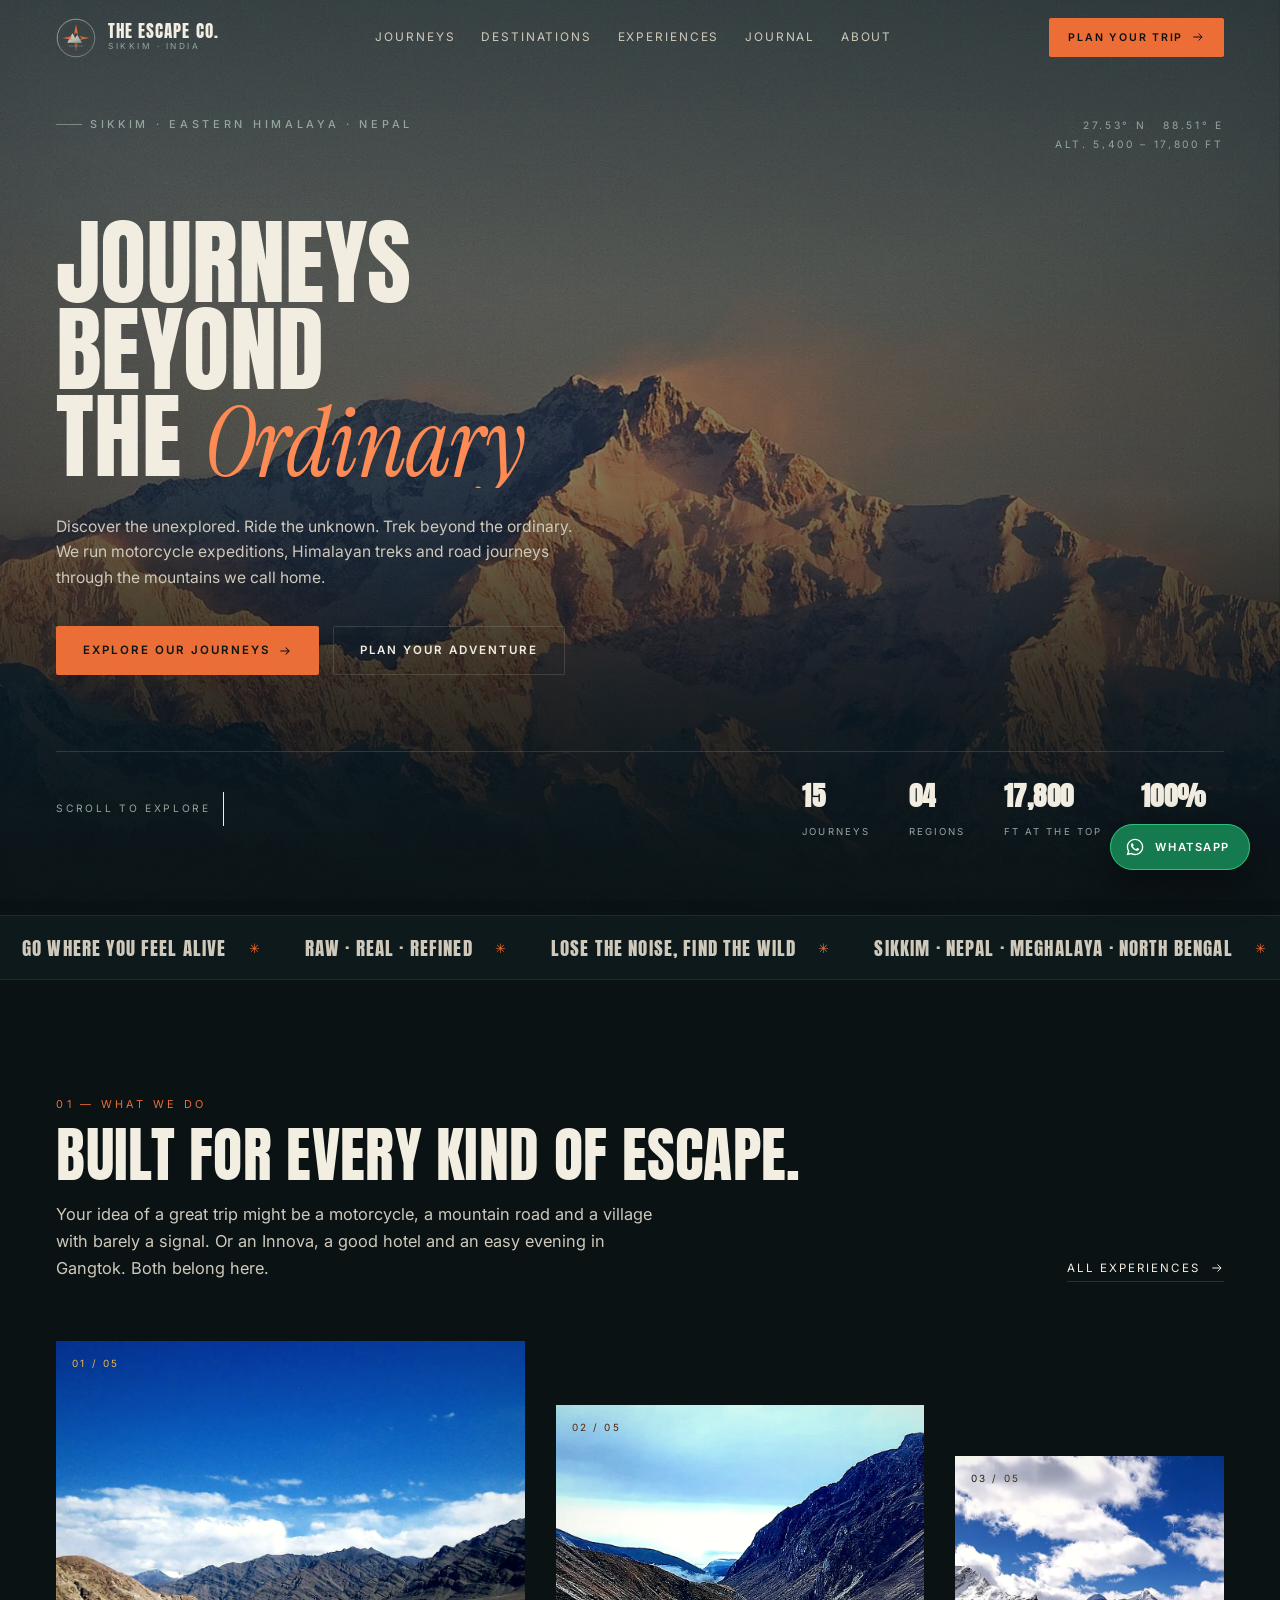
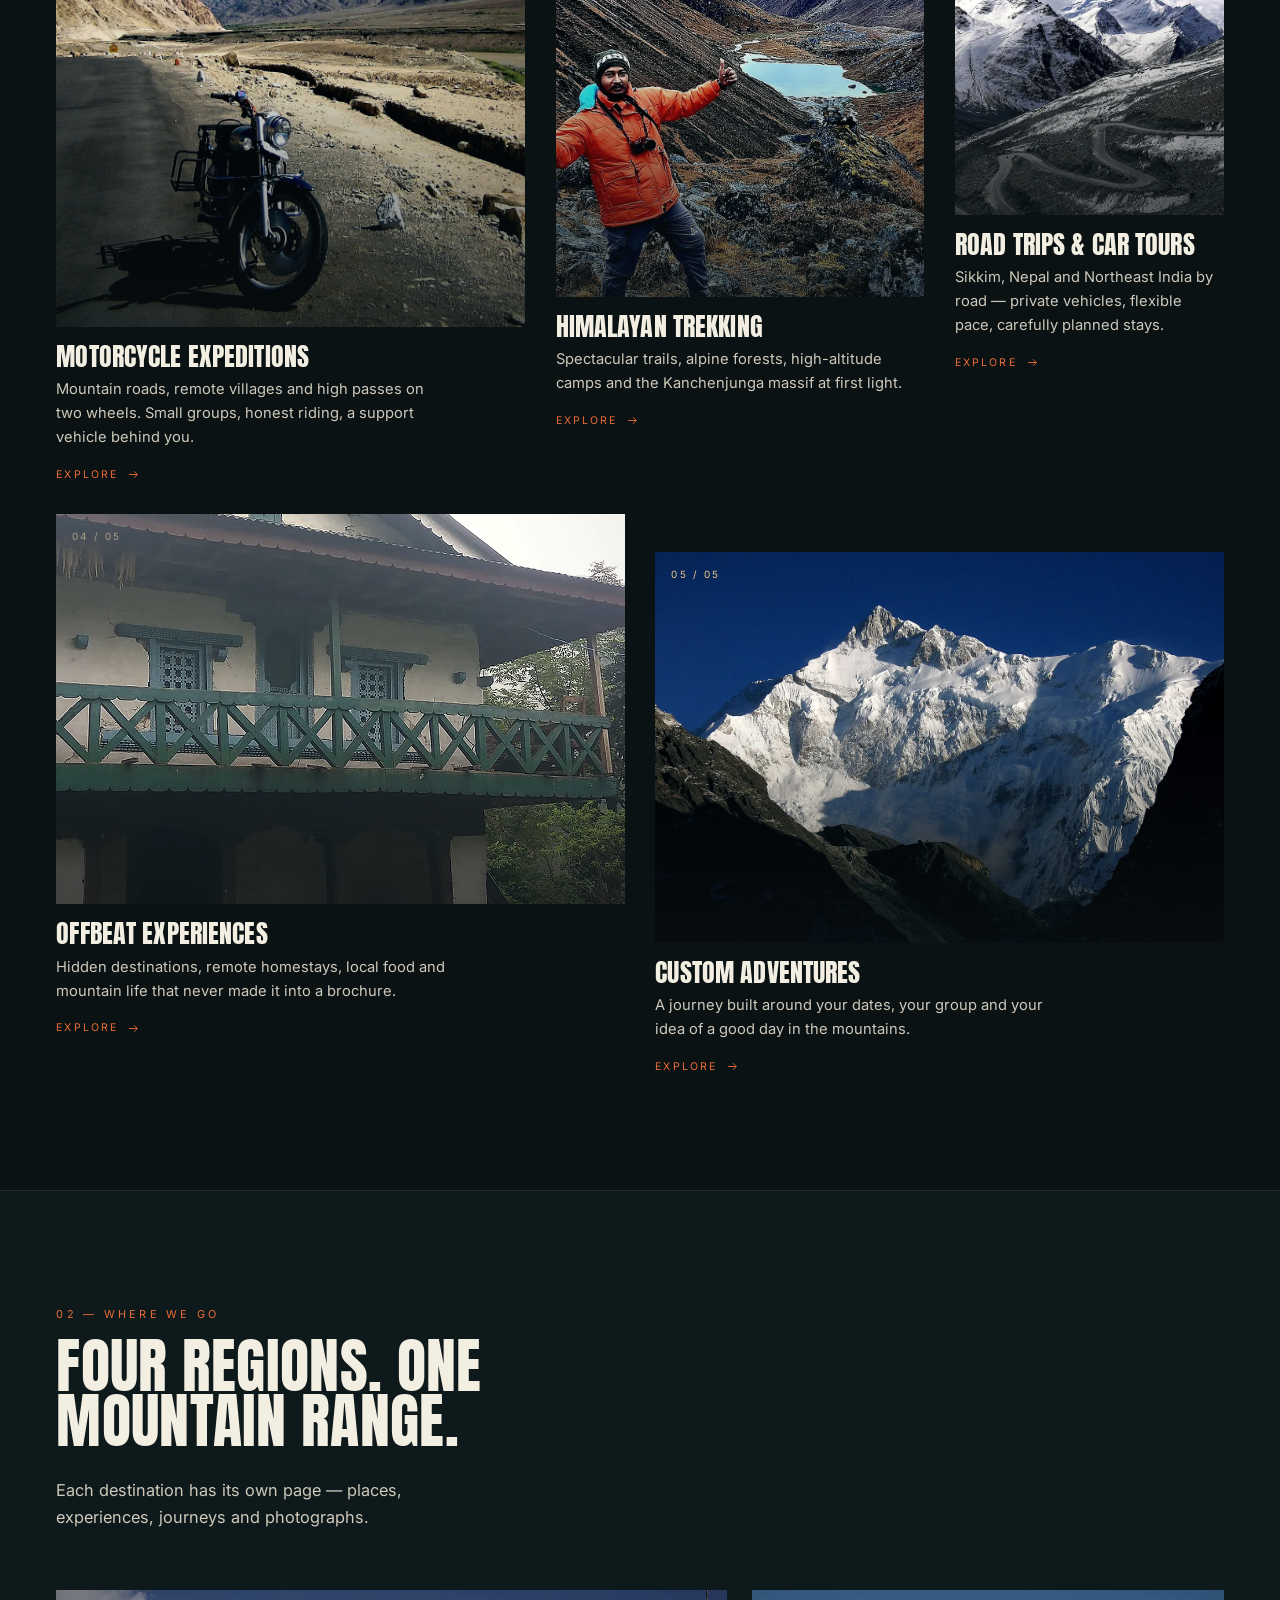
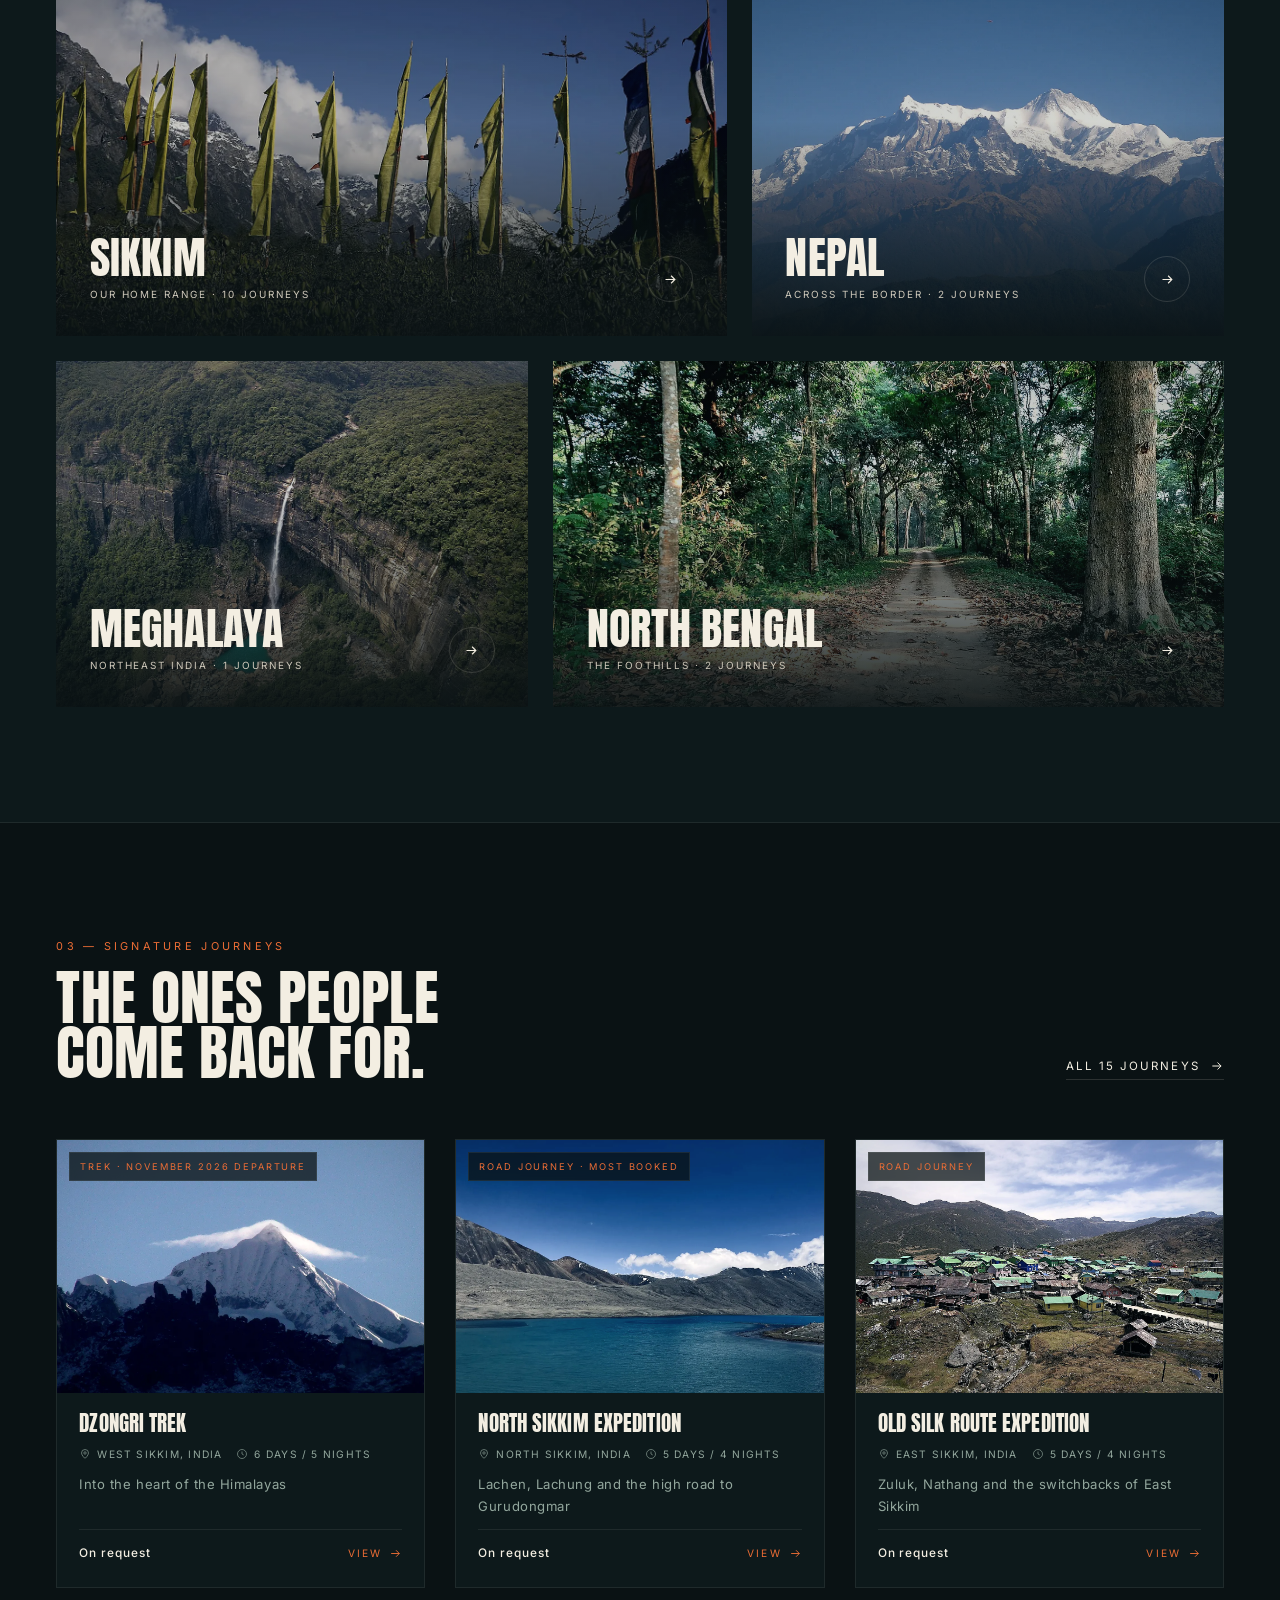
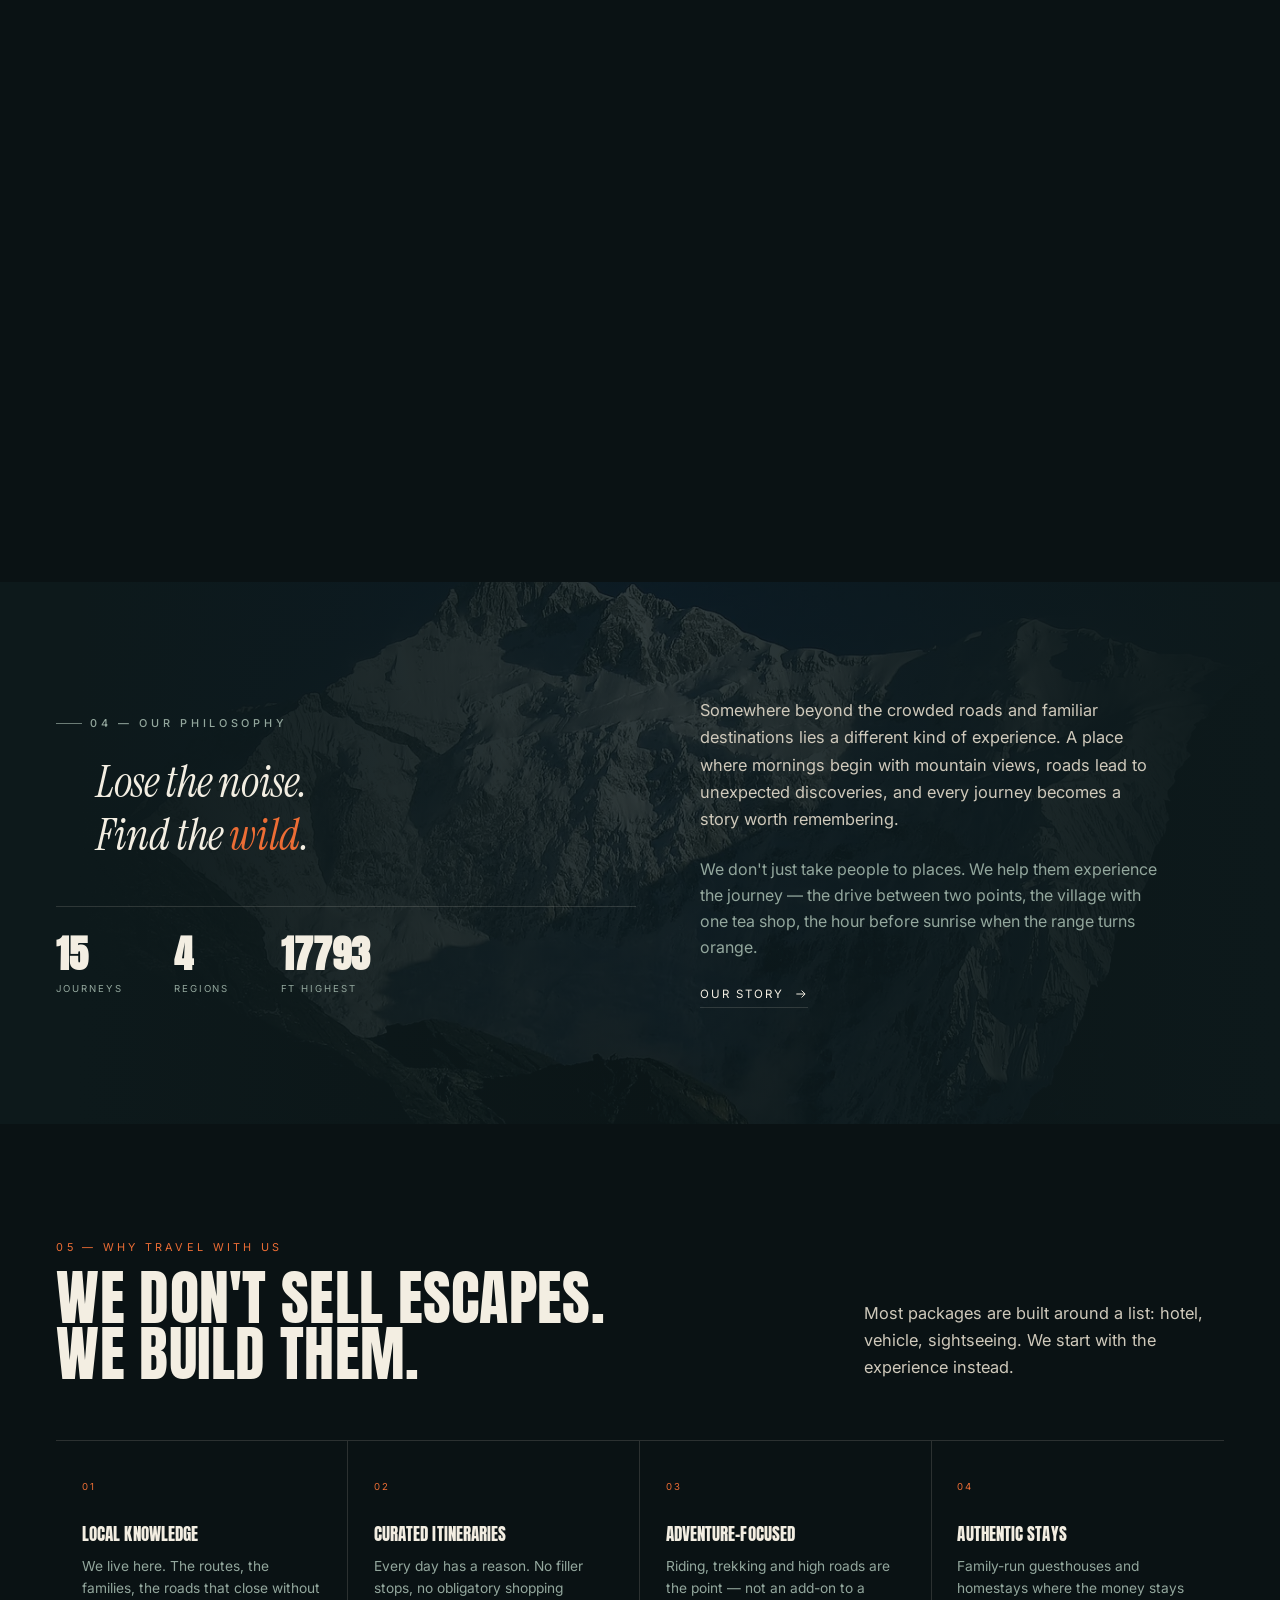
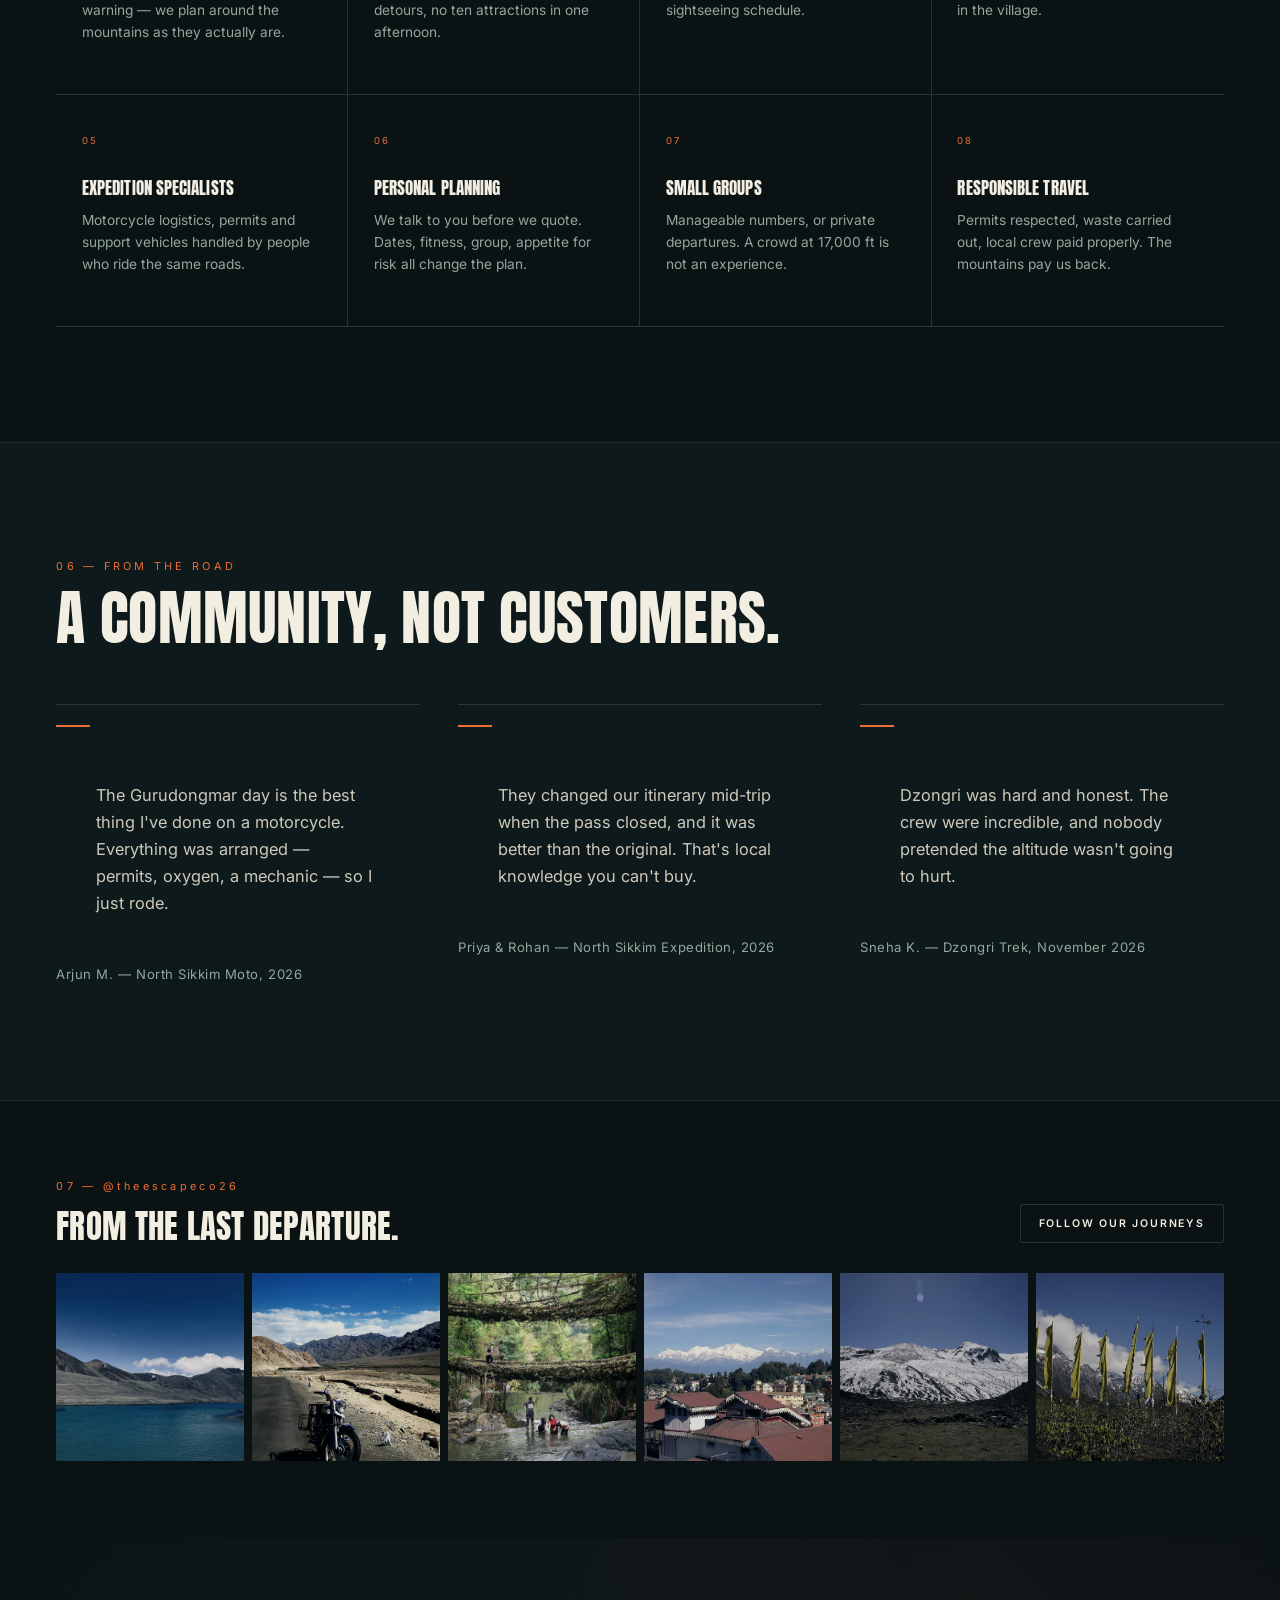
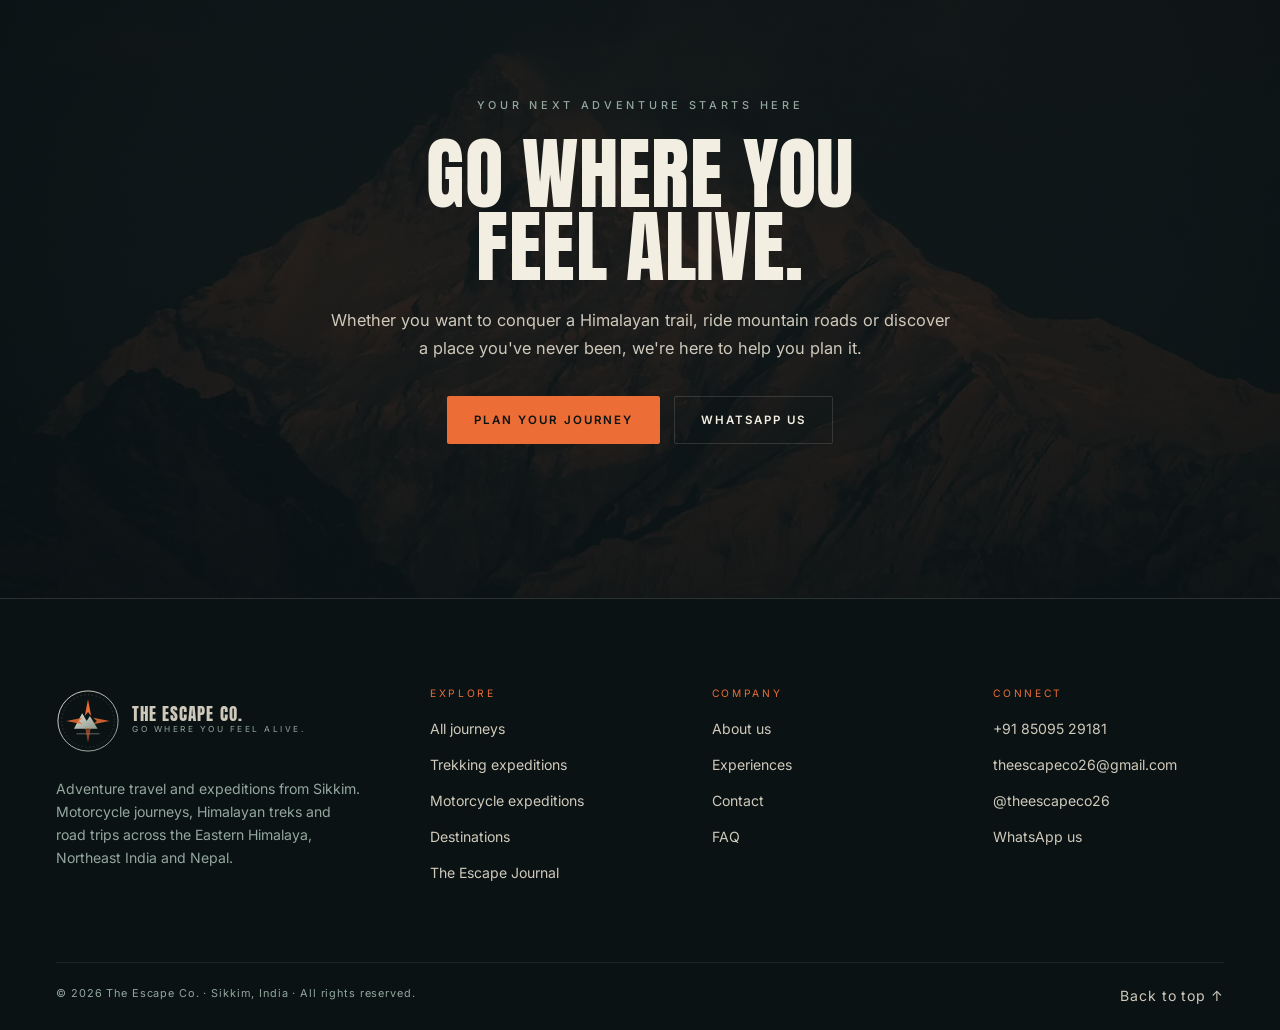
==== index.html @ 40446388 "Build The Escape Co. website A static, dependency-free site for the Sikkim-based adventure travel br" ====
<!DOCTYPE html>
<html lang="en-IN">
<head>
<meta charset="utf-8">
<meta name="viewport" content="width=device-width, initial-scale=1">
<script>document.documentElement.classList.add("js");</script>
<title>The Escape Co. — Himalayan Expeditions, Treks & Motorcycle Journeys | Sikkim</title>
<meta name="description" content="The Escape Co. is an adventure travel company in Sikkim, India. Motorcycle expeditions, Himalayan treks and road trips across Sikkim, North Bengal, Nepal and Meghalaya. Journeys beyond the ordinary.">
<link rel="canonical" href="https://theescapeco.in/">
<meta name="theme-color" content="#0a1214">
<meta property="og:type" content="website">
<meta property="og:title" content="The Escape Co. — Journeys Beyond the Ordinary">
<meta property="og:description" content="Motorcycle expeditions, Himalayan treks and offbeat journeys across Sikkim, North Bengal, Nepal and Meghalaya.">
<meta property="og:image" content="assets/img/hero-kanchenjunga.webp">
<meta name="twitter:card" content="summary_large_image">
<link rel="icon" href="assets/img/favicon.svg" type="image/svg+xml">
<link rel="preconnect" href="https://fonts.googleapis.com">
<link rel="preconnect" href="https://fonts.gstatic.com" crossorigin>
<link href="https://fonts.googleapis.com/css2?family=Anton&family=Inter:wght@300;400;500;600&family=Instrument+Serif:ital@0;1&display=swap" rel="stylesheet">
<link rel="stylesheet" href="assets/css/site.css">
<script type="application/ld+json">
{
  "@context": "https://schema.org",
  "@type": "TravelAgency",
  "name": "The Escape Co.",
  "description": "Adventure travel and expedition company based in Sikkim, India — motorcycle expeditions, Himalayan trekking and curated road journeys.",
  "slogan": "Go where you feel alive.",
  "telephone": "+91-85095-29181",
  "email": "theescapeco26@gmail.com",
  "address": { "@type": "PostalAddress", "addressRegion": "Sikkim", "addressCountry": "IN" },
  "areaServed": ["Sikkim", "North Bengal", "Nepal", "Meghalaya"],
  "sameAs": ["https://instagram.com/theescapeco26"]
}
</script>
</head>
<body id="top">

<div id="site-header"></div>

<!-- ============================ HERO ============================ -->
<section class="hero">
  <div class="hero__media">
    <img src="assets/img/hero-kanchenjunga.webp" alt="Kanchenjunga at sunrise, seen from the Sikkim Himalaya" width="1920" height="1080" fetchpriority="high">
  </div>
  <div class="hero__grain"></div>

  <div class="hero__in">
    <div class="hero__top">
      <p class="eyebrow">Sikkim · Eastern Himalaya · Nepal</p>
      <p class="hero__coord">
        27.53° N &nbsp; 88.51° E<br>
        Alt. 5,400 – 17,800 ft
      </p>
    </div>

    <h1 class="hero__title h-xl">
      <span class="line"><span style="--i:0">Journeys</span></span>
      <span class="line"><span style="--i:1">Beyond</span></span>
      <span class="line"><span style="--i:2">The <em>Ordinary</em></span></span>
    </h1>

    <p class="hero__sub">
      Discover the unexplored. Ride the unknown. Trek beyond the ordinary. We run motorcycle
      expeditions, Himalayan treks and road journeys through the mountains we call home.
    </p>

    <div class="hero__actions">
      <a class="btn btn--orange" href="journeys.html">Explore our journeys
        <svg viewBox="0 0 24 24" fill="none" stroke="currentColor" stroke-width="1.8"><path d="M4 12h15M13 6l6 6-6 6"/></svg>
      </a>
      <a class="btn btn--ghost" href="contact.html">Plan your adventure</a>
    </div>

    <div class="hero__foot">
      <a class="hero__scroll" href="#experiences">Scroll to explore <i></i></a>
      <div class="hero__ticks">
        <div class="hero__tick"><b>15</b><span>Journeys</span></div>
        <div class="hero__tick"><b>04</b><span>Regions</span></div>
        <div class="hero__tick"><b>17,800</b><span>Ft at the top</span></div>
        <div class="hero__tick"><b>100%</b><span>Local crew</span></div>
      </div>
    </div>
  </div>
</section>

<!-- ============================ MARQUEE ============================ -->
<div class="marquee" aria-hidden="true">
  <div class="marquee__track">
    <span class="marquee__item">Go where you feel alive</span>
    <span class="marquee__item">Raw · Real · Refined</span>
    <span class="marquee__item">Lose the noise, find the wild</span>
    <span class="marquee__item">Sikkim · Nepal · Meghalaya · North Bengal</span>
    <span class="marquee__item">Go where you feel alive</span>
    <span class="marquee__item">Raw · Real · Refined</span>
    <span class="marquee__item">Lose the noise, find the wild</span>
    <span class="marquee__item">Sikkim · Nepal · Meghalaya · North Bengal</span>
  </div>
</div>

<!-- ============================ EXPERIENCES ============================ -->
<section class="section" id="experiences">
  <div class="wrap">
    <div class="sec-head">
      <div class="sec-head__main" data-reveal>
        <span class="sec-no">01 — WHAT WE DO</span>
        <h2 class="h-lg">Built for every kind of escape.</h2>
        <p class="lede" style="margin-top:18px">
          Your idea of a great trip might be a motorcycle, a mountain road and a village with barely
          a signal. Or an Innova, a good hotel and an easy evening in Gangtok. Both belong here.
        </p>
      </div>
      <a class="link-arrow" href="services.html" data-reveal>All experiences
        <svg viewBox="0 0 24 24" fill="none" stroke="currentColor" stroke-width="1.7"><path d="M4 12h15M13 6l6 6-6 6"/></svg>
      </a>
    </div>

    <div class="exp-grid" id="expGrid"></div>
  </div>
</section>

<!-- ============================ DESTINATIONS ============================ -->
<section class="section" style="background:var(--ink-2);border-block:1px solid var(--line-soft)">
  <div class="wrap">
    <div class="sec-head">
      <div class="sec-head__main" data-reveal>
        <span class="sec-no">02 — WHERE WE GO</span>
        <h2 class="h-lg">Four regions. One mountain range.</h2>
      </div>
      <p class="lede" style="max-width:38ch" data-reveal>
        Each destination has its own page — places, experiences, journeys and photographs.
      </p>
    </div>
    <div class="dest-grid" id="destGrid"></div>
  </div>
</section>

<!-- ============================ FEATURED EXPEDITIONS ============================ -->
<section class="section">
  <div class="wrap">
    <div class="sec-head">
      <div class="sec-head__main" data-reveal>
        <span class="sec-no">03 — SIGNATURE JOURNEYS</span>
        <h2 class="h-lg">The ones people come back for.</h2>
      </div>
      <a class="link-arrow" href="journeys.html" data-reveal>All 15 journeys
        <svg viewBox="0 0 24 24" fill="none" stroke="currentColor" stroke-width="1.7"><path d="M4 12h15M13 6l6 6-6 6"/></svg>
      </a>
    </div>
    <div class="jgrid" id="featuredGrid"></div>
  </div>
</section>

<!-- ============================ PHILOSOPHY ============================ -->
<section class="philo section">
  <div class="philo__bg">
    <img src="assets/img/goechala.webp" alt="" aria-hidden="true" loading="lazy" width="1400" height="933">
  </div>
  <div class="wrap philo__in">
    <div class="split">
      <div>
        <p class="eyebrow" data-reveal>04 — Our philosophy</p>
        <blockquote class="philo__quote" style="margin-top:24px" data-reveal>
          Lose the noise.<br>Find the <span class="hl">wild</span>.
        </blockquote>
        <div class="philo__stat" style="margin-top:44px" data-reveal>
          <div><b data-count="15">15</b><span>Journeys</span></div>
          <div><b data-count="4">4</b><span>Regions</span></div>
          <div><b data-count="17800">17,800</b><span>Ft highest</span></div>
        </div>
      </div>
      <div class="stack">
        <p class="philo__body lede" data-reveal>
          Somewhere beyond the crowded roads and familiar destinations lies a different kind of
          experience. A place where mornings begin with mountain views, roads lead to unexpected
          discoveries, and every journey becomes a story worth remembering.
        </p>
        <p class="philo__body" style="color:var(--sage)" data-reveal>
          We don't just take people to places. We help them experience the journey — the drive
          between two points, the village with one tea shop, the hour before sunrise when the
          range turns orange.
        </p>
        <a class="link-arrow" href="about.html" data-reveal>Our story
          <svg viewBox="0 0 24 24" fill="none" stroke="currentColor" stroke-width="1.7"><path d="M4 12h15M13 6l6 6-6 6"/></svg>
        </a>
      </div>
    </div>
  </div>
</section>

<!-- ============================ WHY ============================ -->
<section class="section">
  <div class="wrap">
    <div class="sec-head">
      <div class="sec-head__main" data-reveal>
        <span class="sec-no">05 — WHY TRAVEL WITH US</span>
        <h2 class="h-lg">We don't sell escapes.<br>We build them.</h2>
      </div>
      <p class="lede" style="max-width:36ch" data-reveal>
        Most packages are built around a list: hotel, vehicle, sightseeing. We start with the
        experience instead.
      </p>
    </div>
    <div class="why" id="whyGrid"></div>
  </div>
</section>

<!-- ============================ TESTIMONIALS ============================ -->
<section class="section" style="background:var(--ink-2);border-block:1px solid var(--line-soft)">
  <div class="wrap">
    <div class="sec-head">
      <div class="sec-head__main" data-reveal>
        <span class="sec-no">06 — FROM THE ROAD</span>
        <h2 class="h-lg">A community, not customers.</h2>
      </div>
    </div>
    <div class="cols-3" id="testimonialsGrid"></div>
  </div>
</section>

<!-- ============================ INSTAGRAM ============================ -->
<section class="section section--tight">
  <div class="wrap">
    <div class="sec-head" style="margin-bottom:30px">
      <div data-reveal>
        <span class="sec-no">07 — @theescapeco26</span>
        <h2 class="h-md">From the last departure.</h2>
      </div>
      <a class="btn btn--ghost btn--sm" href="https://instagram.com/theescapeco26" target="_blank" rel="noopener">
        Follow our journeys
      </a>
    </div>
  </div>
  <div class="wrap wrap--wide">
    <div class="ig-strip" data-stagger>
      <a href="https://instagram.com/theescapeco26" target="_blank" rel="noopener"><img src="assets/img/gurudongmar.webp" alt="Gurudongmar Lake" loading="lazy" width="600" height="600"></a>
      <a href="https://instagram.com/theescapeco26" target="_blank" rel="noopener"><img src="assets/img/moto.webp" alt="Royal Enfield on a Himalayan road" loading="lazy" width="600" height="600"></a>
      <a href="https://instagram.com/theescapeco26" target="_blank" rel="noopener"><img src="assets/img/meghalaya-roots.webp" alt="Double decker living root bridge" loading="lazy" width="600" height="600"></a>
      <a href="https://instagram.com/theescapeco26" target="_blank" rel="noopener"><img src="assets/img/darjeeling.webp" alt="Kanchenjunga above Darjeeling" loading="lazy" width="600" height="600"></a>
      <a href="https://instagram.com/theescapeco26" target="_blank" rel="noopener"><img src="assets/img/yumthang.webp" alt="Yumthang Valley" loading="lazy" width="600" height="600"></a>
      <a href="https://instagram.com/theescapeco26" target="_blank" rel="noopener"><img src="assets/img/prayer-flags.webp" alt="Prayer flags below the snow line" loading="lazy" width="600" height="600"></a>
    </div>
  </div>
</section>

<!-- ============================ CTA ============================ -->
<section class="cta">
  <div class="cta__media">
    <img src="assets/img/kanchenjunga-dark.webp" alt="" aria-hidden="true" loading="lazy" width="1600" height="900">
  </div>
  <div class="cta__in">
    <p class="eyebrow eyebrow--bare" style="justify-content:center" data-reveal>Your next adventure starts here</p>
    <h2 class="cta__title" style="margin-top:20px" data-reveal>Go where you<br>feel alive.</h2>
    <p class="lede" style="margin:24px auto 0;text-align:center" data-reveal>
      Whether you want to conquer a Himalayan trail, ride mountain roads or discover a place
      you've never been, we're here to help you plan it.
    </p>
    <div class="cta__actions" data-reveal>
      <a class="btn btn--orange" href="contact.html">Plan your journey</a>
      <a class="btn btn--ghost" href="https://wa.me/918509529181?text=Hello%20The%20Escape%20Co.%2C%20I%27d%20like%20to%20plan%20a%20journey." target="_blank" rel="noopener">WhatsApp us</a>
    </div>
  </div>
</section>

<div id="site-footer"></div>

<script src="assets/js/data.js"></script>
<script src="assets/js/journal-data.js"></script>
<script src="assets/js/site.js"></script>
</body>
</html>
---- assets/css/site.css ----
/* ==========================================================================
   THE ESCAPE CO. — site stylesheet
   Palette & type drawn from the brand guide (teal / cream / warm orange).
   ========================================================================== */

/* ---------- 01. Tokens ---------------------------------------------------- */
:root {
  --ink:        #0a1214;
  --ink-2:      #0d191b;
  --ink-3:      #122325;
  --teal:       #1d4341;
  --teal-soft:  #2c5a56;
  --cream:      #f3eee2;
  --cream-dim:  #cfc9bb;
  --sage:       #93a79d;
  --orange:     #ec6d35;
  --orange-2:   #ff8a53;
  --line:       rgba(243, 238, 226, .14);
  --line-soft:  rgba(243, 238, 226, .08);

  --font-display: "Anton", "Arial Narrow", Impact, sans-serif;
  --font-body:    "Inter", -apple-system, BlinkMacSystemFont, "Segoe UI", sans-serif;
  --font-serif:   "Instrument Serif", Georgia, serif;

  --wrap: 1360px;
  --pad: clamp(18px, 4.4vw, 64px);
  --sec: clamp(72px, 9vw, 148px);

  --ease: cubic-bezier(.22, 1, .36, 1);
  --ease-io: cubic-bezier(.65, .05, .36, 1);

  --hdr-h: 76px;
}

/* ---------- 02. Reset ----------------------------------------------------- */
*, *::before, *::after { box-sizing: border-box; }
html { -webkit-text-size-adjust: 100%; scroll-behavior: smooth; }
body {
  margin: 0;
  background: var(--ink);
  color: var(--cream);
  font-family: var(--font-body);
  font-size: 16px;
  line-height: 1.62;
  -webkit-font-smoothing: antialiased;
  overflow-x: hidden;
}
body.is-locked { overflow: hidden; }
img, svg, video { display: block; max-width: 100%; }
img { height: auto; }
a { color: inherit; text-decoration: none; }
button { font: inherit; color: inherit; background: none; border: 0; cursor: pointer; }
ul, ol { margin: 0; padding: 0; list-style: none; }
h1, h2, h3, h4, p, figure { margin: 0; }
::selection { background: var(--orange); color: var(--ink); }

/* film grain + vignette over everything, very subtle */
body::after {
  content: "";
  position: fixed;
  inset: 0;
  pointer-events: none;
  z-index: 9;
  opacity: .035;
  background-image: url("data:image/svg+xml,%3Csvg xmlns='http://www.w3.org/2000/svg' width='140' height='140'%3E%3Cfilter id='n'%3E%3CfeTurbulence type='fractalNoise' baseFrequency='.85' numOctaves='3'/%3E%3C/filter%3E%3Crect width='140' height='140' filter='url(%23n)'/%3E%3C/svg%3E");
}

/* ---------- 03. Type ------------------------------------------------------ */
.display,
h1, h2, h3 {
  font-family: var(--font-display);
  font-weight: 400;
  line-height: .92;
  letter-spacing: .005em;
  text-transform: uppercase;
  text-wrap: balance;
}
.h-xl { font-size: clamp(2.6rem, 7.4vw, 6.6rem); }
.h-lg { font-size: clamp(2.1rem, 4.7vw, 4rem); }
.h-md { font-size: clamp(1.6rem, 2.6vw, 2.3rem); line-height: 1; }
.h-sm { font-size: clamp(1.15rem, 1.5vw, 1.35rem); line-height: 1.1; }

.eyebrow {
  font-family: var(--font-body);
  font-size: .68rem;
  font-weight: 500;
  letter-spacing: .34em;
  text-transform: uppercase;
  color: var(--sage);
  display: inline-flex;
  align-items: center;
  gap: .7em;
}
.eyebrow--orange { color: var(--orange); }
.eyebrow::before {
  content: "";
  width: 26px; height: 1px;
  background: currentColor;
  opacity: .7;
}
.eyebrow--bare::before { display: none; }

.serif-accent {
  font-family: var(--font-serif);
  font-style: italic;
  text-transform: none;
  letter-spacing: -.01em;
  color: var(--orange);
  font-weight: 400;
}
.quote-mark { display: block; width: 34px; height: 2px; background: var(--orange); margin-bottom: 22px; }
.hero__title em { text-transform: none; font-size: 1.02em; }

/* short laptop screens: keep the whole hero above the fold */
@media (max-height: 820px) and (min-width: 900px) {
  .hero__title { font-size: clamp(2.4rem, 5.6vw, 5rem); }
  .hero__top { margin-bottom: 26px; }
  .hero__actions { margin-top: 26px; }
  .hero__foot { margin-top: 34px; }
  .hero__sub { margin-top: 18px; }
}

.lede {
  font-size: clamp(1.02rem, 1.28vw, 1.22rem);
  line-height: 1.66;
  color: var(--cream-dim);
  max-width: 62ch;
  text-wrap: pretty;
}
.muted { color: var(--sage); }
.small { font-size: .82rem; letter-spacing: .04em; }

/* ---------- 04. Layout ---------------------------------------------------- */
.wrap { width: 100%; max-width: var(--wrap); margin-inline: auto; padding-inline: var(--pad); }
.wrap--wide { max-width: 1600px; }
.section { padding-block: var(--sec); position: relative; }
.section--tight { padding-block: clamp(48px, 6vw, 90px); }
.rule { height: 1px; background: var(--line); border: 0; margin: 0; }

.split { display: grid; grid-template-columns: 1.05fr .95fr; gap: clamp(28px, 5vw, 88px); align-items: center; }
.cols-2 { display: grid; grid-template-columns: repeat(2, 1fr); gap: clamp(20px, 3vw, 44px); }
.cols-3 { display: grid; grid-template-columns: repeat(3, 1fr); gap: clamp(20px, 3vw, 40px); }
.cols-4 { display: grid; grid-template-columns: repeat(4, 1fr); gap: clamp(16px, 2.4vw, 32px); }
.stack-sm > * + * { margin-top: 14px; }
.stack > * + * { margin-top: 24px; }
.stack-lg > * + * { margin-top: 40px; }

/* section heading with index number */
.sec-head {
  display: flex;
  align-items: flex-end;
  justify-content: space-between;
  gap: 28px;
  flex-wrap: wrap;
  margin-bottom: clamp(34px, 4.6vw, 64px);
}
.sec-head__main { max-width: 760px; }
.sec-no {
  font-family: var(--font-body);
  font-size: .68rem;
  letter-spacing: .3em;
  color: var(--orange);
  display: block;
  margin-bottom: 14px;
}

/* ---------- 05. Header ---------------------------------------------------- */
.hdr {
  position: fixed;
  inset: 0 0 auto 0;
  height: var(--hdr-h);
  z-index: 60;
  display: flex;
  align-items: center;
  transition: background .45s var(--ease), height .45s var(--ease), border-color .45s;
  border-bottom: 1px solid transparent;
}
.hdr__in {
  width: 100%;
  max-width: 1600px;
  margin-inline: auto;
  padding-inline: var(--pad);
  display: flex;
  align-items: center;
  justify-content: space-between;
  gap: 24px;
}
.hdr.is-stuck {
  background: rgba(10, 18, 20, .82);
  backdrop-filter: blur(14px) saturate(130%);
  -webkit-backdrop-filter: blur(14px) saturate(130%);
  border-bottom-color: var(--line-soft);
  height: 66px;
}
.brand { display: inline-flex; align-items: center; gap: 12px; }
.brand__mark { width: 40px; height: 40px; transition: transform .6s var(--ease); }
.brand:hover .brand__mark { transform: rotate(-12deg); }
.brand__type { display: flex; flex-direction: column; line-height: .92; }
.brand__type b {
  font-family: var(--font-display);
  font-size: 1.06rem;
  font-weight: 400;
  letter-spacing: .06em;
}
.brand__type i {
  font-style: normal;
  font-size: .52rem;
  letter-spacing: .3em;
  color: var(--sage);
  margin-top: 3px;
}

.nav { display: flex; align-items: center; gap: clamp(14px, 2vw, 30px); }
.nav a {
  font-size: .74rem;
  letter-spacing: .16em;
  text-transform: uppercase;
  color: var(--cream-dim);
  position: relative;
  padding-block: 6px;
  transition: color .3s;
}
.nav a::after {
  content: "";
  position: absolute;
  left: 0; bottom: 0;
  width: 100%; height: 1px;
  background: var(--orange);
  transform: scaleX(0);
  transform-origin: right;
  transition: transform .5s var(--ease);
}
.nav a:hover, .nav a[aria-current="page"] { color: var(--cream); }
.nav a:hover::after, .nav a[aria-current="page"]::after { transform: scaleX(1); transform-origin: left; }
.hdr__cta { display: flex; align-items: center; gap: 12px; }

.burger { display: none; width: 44px; height: 44px; position: relative; }
.burger span {
  position: absolute; left: 11px; width: 22px; height: 1.5px;
  background: var(--cream);
  transition: transform .4s var(--ease), opacity .3s;
}
.burger span:nth-child(1) { top: 18px; }
.burger span:nth-child(2) { top: 25px; }
.burger.is-open span:nth-child(1) { transform: translateY(3.5px) rotate(45deg); }
.burger.is-open span:nth-child(2) { transform: translateY(-3.5px) rotate(-45deg); }

.mmenu {
  position: fixed;
  inset: 0;
  z-index: 55;
  background: var(--ink-2);
  padding: calc(var(--hdr-h) + 24px) var(--pad) 40px;
  display: flex;
  flex-direction: column;
  justify-content: space-between;
  clip-path: inset(0 0 100% 0);
  transition: clip-path .7s var(--ease);
  overflow-y: auto;
}
.mmenu.is-open { clip-path: inset(0 0 0 0); }
.mmenu a.mmenu__link {
  display: flex;
  align-items: baseline;
  gap: 14px;
  font-family: var(--font-display);
  font-size: clamp(1.9rem, 8vw, 3rem);
  text-transform: uppercase;
  padding-block: 10px;
  border-bottom: 1px solid var(--line-soft);
  color: var(--cream);
}
.mmenu a.mmenu__link span {
  font-family: var(--font-body);
  font-size: .6rem;
  letter-spacing: .2em;
  color: var(--orange);
}
.mmenu__foot { margin-top: 32px; color: var(--sage); font-size: .82rem; }

/* ---------- 06. Buttons --------------------------------------------------- */
.btn {
  --bg: var(--cream);
  --fg: var(--ink);
  position: relative;
  display: inline-flex;
  align-items: center;
  gap: .7em;
  padding: 14px 26px;
  background: var(--bg);
  color: var(--fg);
  font-size: .72rem;
  font-weight: 600;
  letter-spacing: .17em;
  text-transform: uppercase;
  border-radius: 2px;
  overflow: hidden;
  isolation: isolate;
  transition: color .45s var(--ease), border-color .45s;
  border: 1px solid transparent;
}
.btn::before {
  content: "";
  position: absolute;
  inset: 0;
  z-index: -1;
  background: var(--orange);
  transform: translateY(101%);
  transition: transform .55s var(--ease);
}
.btn:hover { color: var(--ink); }
.btn:hover::before { transform: translateY(0); }
.btn svg { width: 14px; height: 14px; flex: none; }

.btn--orange { --bg: var(--orange); --fg: var(--ink); }
.btn--orange::before { background: var(--cream); }
.btn--ghost {
  --bg: transparent;
  --fg: var(--cream);
  border-color: var(--line);
}
.btn--ghost::before { background: var(--cream); }
.btn--ghost:hover { color: var(--ink); border-color: var(--cream); }
.btn--wa { --bg: #157a4d; --fg: #fff; }
.btn--wa::before { background: #14603f; }
.btn--sm { padding: 10px 18px; font-size: .66rem; }
.btn--block { width: 100%; justify-content: center; }

.link-arrow {
  display: inline-flex;
  align-items: center;
  gap: 10px;
  font-size: .72rem;
  letter-spacing: .18em;
  text-transform: uppercase;
  padding-bottom: 4px;
  border-bottom: 1px solid var(--line);
  transition: border-color .4s, gap .4s var(--ease), color .3s;
}
.link-arrow svg { width: 14px; height: 14px; transition: transform .45s var(--ease); }
.link-arrow:hover { border-color: var(--orange); color: var(--orange); }
.link-arrow:hover svg { transform: translateX(5px); }

.headline-link { position: relative; display: inline-block; padding-bottom: 6px; }
.headline-link::after {
  content: ""; position: absolute; left: 0; bottom: 0; height: 2px; width: 100%;
  background: var(--orange); transform: scaleX(0); transform-origin: right;
  transition: transform .6s var(--ease);
}
.headline-link:hover::after { transform: scaleX(1); transform-origin: left; }

/* ---------- 07. Hero ------------------------------------------------------ */
.hero {
  position: relative;
  min-height: 100svh;
  display: grid;
  align-items: end;
  overflow: hidden;
  isolation: isolate;
}
.hero__media { position: absolute; inset: 0; z-index: -2; overflow: hidden; }
.hero__media img {
  width: 100%; height: 100%;
  object-fit: cover;
  object-position: 50% 42%;
  animation: kenburns 26s var(--ease-io) infinite alternate;
  will-change: transform;
}
.hero__media::after {
  content: "";
  position: absolute; inset: 0;
  background:
    linear-gradient(to top, rgba(10,18,20,.96) 2%, rgba(10,18,20,.35) 46%, rgba(10,18,20,.55) 100%),
    radial-gradient(120% 80% at 50% 0%, transparent 40%, rgba(10,18,20,.55) 100%);
}
.hero__grain {
  position: absolute; inset: 0; z-index: -1;
  background: linear-gradient(200deg, rgba(29,67,65,.32), transparent 55%);
  mix-blend-mode: multiply;
}
.hero__in {
  width: 100%;
  max-width: 1600px;
  margin-inline: auto;
  padding: 0 var(--pad) clamp(34px, 6vw, 72px);
  padding-top: calc(var(--hdr-h) + 40px);
}
.hero__top {
  display: flex;
  justify-content: space-between;
  align-items: flex-start;
  gap: 20px;
  margin-bottom: clamp(30px, 5vw, 70px);
  flex-wrap: wrap;
}
.hero__coord {
  font-size: .64rem;
  letter-spacing: .26em;
  color: var(--sage);
  text-transform: uppercase;
  text-align: right;
  line-height: 1.9;
}
.hero__title { max-width: 15ch; }
.hero__title .line { display: block; overflow: hidden; }
.hero__title .line > span {
  display: inline-block;
  transform: translateY(105%) rotate(2deg);
  animation: lineUp 1.15s var(--ease) forwards;
  animation-delay: calc(.18s + var(--i) * .11s);
}
.hero__title em {
  font-family: var(--font-serif);
  font-style: italic;
  color: var(--orange-2);
  text-transform: none;
  letter-spacing: -.02em;
}
.hero__sub {
  max-width: 52ch;
  margin-top: 26px;
  color: var(--cream-dim);
  font-size: clamp(.98rem, 1.2vw, 1.1rem);
  opacity: 0;
  animation: fadeUp 1s var(--ease) .85s forwards;
}
.hero__actions {
  display: flex;
  gap: 14px;
  flex-wrap: wrap;
  margin-top: 36px;
  opacity: 0;
  animation: fadeUp 1s var(--ease) 1.05s forwards;
}
.hero__foot {
  margin-top: clamp(40px, 6vw, 76px);
  padding-top: 22px;
  border-top: 1px solid var(--line);
  display: flex;
  align-items: center;
  justify-content: space-between;
  gap: 20px;
  flex-wrap: wrap;
  opacity: 0;
  animation: fadeUp 1s var(--ease) 1.25s forwards;
}
.hero__scroll {
  display: inline-flex; align-items: center; gap: 12px;
  font-size: .64rem; letter-spacing: .26em; text-transform: uppercase; color: var(--sage);
}
.hero__scroll i {
  width: 1px; height: 34px; background: linear-gradient(var(--orange), transparent);
  display: block; position: relative; overflow: hidden;
}
.hero__scroll i::after {
  content: ""; position: absolute; inset: 0; background: var(--cream);
  animation: scrollCue 2.2s var(--ease-io) infinite;
}
.hero__ticks { display: flex; gap: clamp(18px, 3vw, 44px); }
.hero__tick b {
  display: block;
  font-family: var(--font-display);
  font-size: clamp(1.3rem, 2.1vw, 1.8rem);
  letter-spacing: .02em;
}
.hero__tick span { font-size: .6rem; letter-spacing: .22em; text-transform: uppercase; color: var(--sage); }

/* page hero for inner pages */
.phero {
  position: relative;
  padding: calc(var(--hdr-h) + clamp(64px, 10vw, 132px)) 0 clamp(40px, 6vw, 76px);
  overflow: hidden;
  isolation: isolate;
}
.phero__media { position: absolute; inset: 0; z-index: -2; }
.phero__media img { width: 100%; height: 100%; object-fit: cover; object-position: 50% 45%; }
.phero__media::after {
  content: ""; position: absolute; inset: 0;
  background: linear-gradient(to top, var(--ink) 4%, rgba(10,18,20,.62) 55%, rgba(10,18,20,.8));
}
.phero__in { max-width: 1600px; margin-inline: auto; padding-inline: var(--pad); }
.phero__title { max-width: 20ch; }
.phero__sub { margin-top: 22px; max-width: 58ch; color: var(--cream-dim); }
.phero__crumb { display: flex; gap: 10px; font-size: .64rem; letter-spacing: .22em; text-transform: uppercase; color: var(--sage); margin-bottom: 26px; }
.phero__crumb span { color: var(--orange); }
.phero + .section { padding-top: clamp(36px, 5vw, 68px); }

/* ---------- 08. Marquee --------------------------------------------------- */
.marquee {
  position: relative;
  overflow: hidden;
  border-block: 1px solid var(--line-soft);
  background: var(--ink-2);
  padding-block: 16px;
}
.marquee__track {
  display: flex;
  width: max-content;
  animation: marquee 34s linear infinite;
  will-change: transform;
}
.marquee:hover .marquee__track { animation-play-state: paused; }
.marquee__item {
  display: inline-flex; align-items: center; gap: 22px;
  padding-inline: 22px;
  font-family: var(--font-display);
  font-size: clamp(.95rem, 1.5vw, 1.3rem);
  letter-spacing: .06em;
  text-transform: uppercase;
  color: var(--cream-dim);
  white-space: nowrap;
}
.marquee__item::after { content: "✳"; color: var(--orange); font-size: .7em; }
.marquee--orange { background: var(--orange); border: 0; padding-block: 12px; }
.marquee--orange .marquee__item { color: var(--ink); }
.marquee--orange .marquee__item::after { color: var(--ink); opacity: .45; }
.marquee--reverse .marquee__track { animation-direction: reverse; }

/* ---------- 09. Experiences (staggered editorial grid) -------------------- */
.exp-grid {
  display: grid;
  grid-template-columns: repeat(12, 1fr);
  gap: clamp(18px, 2.4vw, 34px);
}
.exp {
  position: relative;
  grid-column: span 4;
  display: flex;
  flex-direction: column;
  gap: 18px;
  min-height: 0;
}
.exp:nth-child(1) { grid-column: span 5; }
.exp:nth-child(2) { grid-column: span 4; margin-top: clamp(24px, 5vw, 72px); }
.exp:nth-child(3) { grid-column: span 3; margin-top: clamp(48px, 9vw, 130px); }
.exp:nth-child(4) { grid-column: span 6; }
.exp:nth-child(5) { grid-column: span 6; margin-top: clamp(0px, 3vw, 40px); }
.exp__media {
  position: relative;
  overflow: hidden;
  aspect-ratio: 3 / 4;
  background: var(--ink-3);
}
.exp:nth-child(1) .exp__media { aspect-ratio: 4 / 5; }
.exp:nth-child(4) .exp__media,
.exp:nth-child(5) .exp__media { aspect-ratio: 16 / 11; }
.exp__media img {
  width: 100%; height: 100%;
  object-fit: cover;
  transition: transform 1.1s var(--ease), filter .7s;
  filter: saturate(.86) contrast(1.02);
}
.exp:hover .exp__media img { transform: scale(1.055); filter: saturate(1.02); }
.exp__media::after {
  content: "";
  position: absolute; inset: 0;
  background: linear-gradient(to top, rgba(10,18,20,.72), transparent 58%);
  opacity: .9;
}
.exp__no {
  position: absolute;
  top: 14px; left: 16px;
  z-index: 2;
  font-size: .62rem;
  letter-spacing: .22em;
  color: var(--cream);
  mix-blend-mode: difference;
}
.exp__body { display: flex; flex-direction: column; gap: 10px; }
.exp__title { font-size: clamp(1.32rem, 2vw, 1.85rem); }
.exp__text { color: var(--cream-dim); font-size: .92rem; max-width: 44ch; }
.exp__more {
  margin-top: 6px;
  display: inline-flex; align-items: center; gap: 9px;
  font-size: .66rem; letter-spacing: .2em; text-transform: uppercase; color: var(--orange);
}
.exp__more svg { width: 13px; height: 13px; transition: transform .45s var(--ease); }
.exp:hover .exp__more svg { transform: translateX(6px); }

/* ---------- 10. Destination gallery --------------------------------------- */
.dest-grid {
  display: grid;
  grid-template-columns: repeat(12, 1fr);
  grid-auto-rows: clamp(230px, 27vw, 420px);
  gap: clamp(16px, 2vw, 26px);
}
.dest {
  grid-column: span 6;
  position: relative;
  overflow: hidden;
  height: 100%;
  display: flex;
  align-items: flex-end;
  isolation: isolate;
  background: var(--ink-3);
}
.dest:nth-child(1) { grid-column: span 7; }
.dest:nth-child(2) { grid-column: span 5; }
.dest:nth-child(3) { grid-column: span 5; }
.dest:nth-child(4) { grid-column: span 7; }
.dest img {
  position: absolute; inset: 0; z-index: 0;
  width: 100%; height: 100%;
  object-fit: cover;
  transition: transform 1.4s var(--ease), filter .8s;
  filter: saturate(.8);
}
.dest:hover img { transform: scale(1.06); filter: saturate(1); }
.dest::after {
  content: "";
  position: absolute; inset: 0; z-index: 1;
  background: linear-gradient(to top, rgba(10,18,20,.92) 0%, rgba(10,18,20,.18) 62%, rgba(10,18,20,.25));
}
.dest__body { position: relative; z-index: 2; padding: clamp(20px, 2.6vw, 36px); width: 100%; display: flex; align-items: flex-end; justify-content: space-between; gap: 18px; }
.dest__name { font-size: clamp(1.7rem, 3.4vw, 3rem); }
.dest__meta { font-size: .62rem; letter-spacing: .2em; text-transform: uppercase; color: var(--cream-dim); margin-top: 8px; }
.dest__go {
  width: 46px; height: 46px; flex: none;
  border: 1px solid var(--line);
  border-radius: 50%;
  display: grid; place-items: center;
  transition: background .4s, border-color .4s, transform .5s var(--ease);
}
.dest__go svg { width: 15px; height: 15px; }
.dest:hover .dest__go { background: var(--orange); border-color: var(--orange); color: var(--ink); transform: rotate(45deg); }

/* ---------- 11. Journey cards --------------------------------------------- */
.jgrid { display: grid; grid-template-columns: repeat(auto-fill, minmax(300px, 1fr)); gap: clamp(18px, 2.4vw, 30px); }
.jcard {
  position: relative;
  display: flex; flex-direction: column;
  background: var(--ink-2);
  border: 1px solid var(--line-soft);
  overflow: hidden;
  transition: border-color .5s, transform .5s var(--ease);
}
.jcard:hover { border-color: rgba(236,109,53,.45); transform: translateY(-4px); }
.jcard__media { position: relative; aspect-ratio: 16 / 11; overflow: hidden; }
.jcard__media img { width: 100%; height: 100%; object-fit: cover; transition: transform 1.2s var(--ease); filter: saturate(.85); }
.jcard:hover .jcard__media img { transform: scale(1.06); filter: saturate(1); }
.jcard__type {
  position: absolute; top: 12px; left: 12px;
  background: rgba(10,18,20,.74);
  backdrop-filter: blur(6px);
  border: 1px solid var(--line-soft);
  padding: 6px 10px;
  font-size: .58rem; letter-spacing: .2em; text-transform: uppercase;
  color: var(--orange);
}
.jcard__body { padding: 20px 22px 24px; display: flex; flex-direction: column; gap: 12px; flex: 1; }
.jcard__title { font-size: 1.32rem; line-height: 1; }
.jcard__meta {
  display: flex; flex-wrap: wrap; gap: 6px 14px;
  font-size: .64rem; letter-spacing: .12em; text-transform: uppercase; color: var(--sage);
}
.jcard__meta span { display: inline-flex; align-items: center; gap: 6px; }
.jcard__meta svg { width: 12px; height: 12px; opacity: .8; }
.jcard__foot { margin-top: auto; padding-top: 14px; border-top: 1px solid var(--line-soft); display: flex; align-items: center; justify-content: space-between; }
.jcard__price { font-size: .74rem; letter-spacing: .08em; color: var(--cream-dim); }
.jcard__price b { color: var(--cream); font-weight: 500; }
.jcard__go { font-size: .64rem; letter-spacing: .2em; text-transform: uppercase; color: var(--orange); display: inline-flex; gap: 7px; align-items: center; }
.jcard__go svg { width: 13px; height: 13px; transition: transform .4s var(--ease); }
.jcard:hover .jcard__go svg { transform: translateX(5px); }

/* filters */
.filters { display: flex; flex-wrap: wrap; gap: 10px; align-items: center; margin-bottom: 34px; }
.filter {
  padding: 10px 18px;
  border: 1px solid var(--line);
  border-radius: 100px;
  font-size: .66rem; letter-spacing: .16em; text-transform: uppercase;
  color: var(--cream-dim);
  transition: background .35s, color .35s, border-color .35s;
}
.filter:hover { border-color: var(--cream-dim); color: var(--cream); }
.filter[aria-pressed="true"] { background: var(--cream); color: var(--ink); border-color: var(--cream); }
.filters__count { margin-left: auto; font-size: .66rem; letter-spacing: .16em; text-transform: uppercase; color: var(--sage); }
select.filter { background-color: transparent; color: var(--cream-dim); cursor: pointer; }
select.filter:hover { color: var(--cream); }
option { background: #0d191b; color: #f3eee2; }

/* ---------- 12. Why / numbered list --------------------------------------- */
.why { display: grid; grid-template-columns: repeat(4, 1fr); border-top: 1px solid var(--line); }
.why__item {
  padding: clamp(24px, 3vw, 40px) clamp(16px, 2vw, 28px) clamp(28px, 4vw, 52px);
  border-bottom: 1px solid var(--line);
  border-right: 1px solid var(--line);
  position: relative;
  transition: background .5s;
}
.why__item:nth-child(4n) { border-right: 0; }
.why__item:hover { background: rgba(29,67,65,.22); }
.why__num {
  font-size: .6rem; letter-spacing: .2em; color: var(--orange);
  display: block; margin-bottom: 30px;
}
.why__title { font-size: clamp(1.02rem, 1.35vw, 1.22rem); line-height: 1.15; margin-bottom: 10px; }
.why__text { font-size: .86rem; color: var(--sage); line-height: 1.6; }

/* ---------- 13. Philosophy ------------------------------------------------- */
.philo { position: relative; overflow: hidden; background: var(--ink-2); }
.philo__bg { position: absolute; inset: 0; z-index: 0; }
.philo__bg img { width: 100%; height: 100%; object-fit: cover; opacity: .38; filter: saturate(.65) contrast(1.12); }
.philo__bg::after { content: ""; position: absolute; inset: 0; background: linear-gradient(90deg, var(--ink-2) 6%, rgba(13,25,27,.62) 52%, var(--ink-2)); }
.philo__in { position: relative; z-index: 1; }
.philo__quote {
  font-family: var(--font-serif);
  font-style: italic;
  font-size: clamp(1.5rem, 3.4vw, 2.9rem);
  line-height: 1.22;
  max-width: 22ch;
  color: var(--cream);
  letter-spacing: -.01em;
}
.philo__quote .hl { color: var(--orange); }
.philo__body { max-width: 46ch; color: var(--cream-dim); }
.philo__stat { display: flex; gap: clamp(24px, 4vw, 56px); flex-wrap: wrap; padding-top: 28px; border-top: 1px solid var(--line); }
.philo__stat b { display: block; font-family: var(--font-display); font-size: clamp(1.8rem, 3vw, 2.6rem); line-height: 1; }
.philo__stat span { font-size: .6rem; letter-spacing: .2em; text-transform: uppercase; color: var(--sage); }

/* ---------- 14. Instagram strip ------------------------------------------- */
.ig-strip { display: grid; grid-template-columns: repeat(6, 1fr); gap: 8px; }
.ig-strip a { position: relative; aspect-ratio: 1; overflow: hidden; display: block; }
.ig-strip img { width: 100%; height: 100%; object-fit: cover; transition: transform .9s var(--ease), filter .5s; filter: saturate(.75) brightness(.85); }
.ig-strip a:hover img { transform: scale(1.08); filter: saturate(1) brightness(1); }
.ig-strip a::after {
  content: "";
  position: absolute; inset: 0;
  background: var(--orange); opacity: 0; transition: opacity .4s; mix-blend-mode: overlay;
}
.ig-strip a:hover::after { opacity: .35; }

/* ---------- 15. CTA ------------------------------------------------------- */
.cta {
  position: relative;
  overflow: hidden;
  isolation: isolate;
  padding-block: clamp(80px, 12vw, 170px);
  text-align: center;
}
.cta__media { position: absolute; inset: 0; z-index: -2; }
.cta__media img { width: 100%; height: 100%; object-fit: cover; object-position: 50% 30%; animation: kenburns-slow 40s var(--ease-io) infinite alternate; }
.cta__media::after { content: ""; position: absolute; inset: 0; background: radial-gradient(90% 90% at 50% 50%, rgba(10,18,20,.72), rgba(10,18,20,.94)); }
.cta__in { max-width: 860px; margin-inline: auto; padding-inline: var(--pad); }
.cta__title { font-size: clamp(2.2rem, 6.2vw, 5rem); }
.cta__actions { display: flex; gap: 14px; justify-content: center; flex-wrap: wrap; margin-top: 34px; }

/* ---------- 16. Footer ---------------------------------------------------- */
.ftr { border-top: 1px solid var(--line); background: var(--ink); padding-top: clamp(52px, 7vw, 96px); }
.ftr__top { display: grid; grid-template-columns: 1.4fr 1fr 1fr 1fr; gap: clamp(28px, 4vw, 60px); padding-bottom: clamp(40px, 6vw, 80px); }
.ftr__brand .brand__mark { width: 64px; height: 64px; }
.ftr__brand p { color: var(--sage); font-size: .88rem; max-width: 34ch; margin-top: 18px; }
.ftr h2 { font-family: var(--font-body); font-size: .64rem; letter-spacing: .26em; text-transform: uppercase; color: var(--orange); margin-bottom: 18px; }
.ftr li + li { margin-top: 10px; }
.ftr a { color: var(--cream-dim); font-size: .88rem; transition: color .3s, padding-left .3s; }
.ftr a:hover { color: var(--cream); padding-left: 4px; }
.ftr__bot { border-top: 1px solid var(--line-soft); padding-block: 22px; display: flex; justify-content: space-between; gap: 16px; flex-wrap: wrap; font-size: .68rem; letter-spacing: .08em; color: var(--sage); }
.ftr__bot a:hover { color: var(--cream); }

/* ---------- 17. WhatsApp FAB + drawer ------------------------------------- */
.wa-fab {
  position: fixed;
  right: clamp(16px, 2.4vw, 30px);
  bottom: clamp(16px, 2.4vw, 30px);
  z-index: 70;
  display: inline-flex;
  align-items: center;
  gap: 10px;
  padding: 13px 20px 13px 15px;
  background: #157a4d;
  color: #fff;
  border-radius: 100px;
  font-size: .7rem;
  font-weight: 600;
  letter-spacing: .14em;
  text-transform: uppercase;
  box-shadow: 0 14px 40px rgba(0,0,0,.45);
  transition: transform .4s var(--ease), background .3s;
}
.wa-fab:hover { transform: translateY(-3px); background: #189258; }
.wa-fab svg { width: 20px; height: 20px; }
.wa-fab::before {
  content: "";
  position: absolute; inset: 0;
  border-radius: 100px;
  border: 1px solid #2fbd80;
  animation: pulseRing 2.6s var(--ease-io) infinite;
}
.wa-fab span { display: none; }
@media (min-width: 760px) { .wa-fab span { display: inline; } }

/* ---------- 18. Inner page blocks ----------------------------------------- */
.meta-strip {
  display: grid;
  grid-template-columns: repeat(auto-fit, minmax(150px, 1fr));
  border-top: 1px solid var(--line);
  border-bottom: 1px solid var(--line);
}
.meta-strip__item { padding: 22px 22px 26px 0; border-right: 1px solid var(--line-soft); }
.meta-strip__item:last-child { border-right: 0; }
.meta-strip dt { font-size: .58rem; letter-spacing: .24em; text-transform: uppercase; color: var(--orange); margin-bottom: 8px; }
.meta-strip dd { margin: 0; font-family: var(--font-display); font-size: clamp(1.1rem, 1.6vw, 1.45rem); line-height: 1; }

.prose { max-width: 68ch; }
.prose > * + * { margin-top: 1.15em; }
.prose h2 { font-size: clamp(1.5rem, 2.4vw, 2.1rem); margin-top: 2.2em; }
.prose h3 { font-size: 1.2rem; margin-top: 1.8em; }
.prose p { color: var(--cream-dim); }
.prose ul { padding-left: 0; }
.prose ul li { position: relative; padding-left: 22px; color: var(--cream-dim); margin-top: .55em; }
.prose ul li::before { content: "—"; position: absolute; left: 0; color: var(--orange); }
.prose strong { color: var(--cream); font-weight: 600; }
.prose blockquote {
  border-left: 2px solid var(--orange);
  padding: 6px 0 6px 24px;
  font-family: var(--font-serif);
  font-style: italic;
  font-size: clamp(1.2rem, 1.9vw, 1.6rem);
  color: var(--cream);
  line-height: 1.35;
}
.prose a { color: var(--orange); border-bottom: 1px solid rgba(236,109,53,.4); }

.note {
  border: 1px solid rgba(236,109,53,.32);
  background: rgba(236,109,53,.07);
  padding: 18px 20px;
  font-size: .9rem;
  color: var(--cream-dim);
}
.note b { color: var(--orange); display: block; font-size: .62rem; letter-spacing: .22em; text-transform: uppercase; margin-bottom: 8px; }

/* ---------- 19. Tour detail ----------------------------------------------- */
.cover { position: relative; height: min(76svh, 720px); overflow: hidden; display: grid; align-items: end; isolation: isolate; }
.cover img { position: absolute; inset: 0; z-index: -2; width: 100%; height: 100%; object-fit: cover; }
.cover::after { content: ""; position: absolute; inset: 0; z-index: -1; background: linear-gradient(to top, var(--ink) 2%, rgba(10,18,20,.35) 60%, rgba(10,18,20,.55)); }
.cover__in { max-width: 1600px; margin-inline: auto; width: 100%; padding: 0 var(--pad) clamp(30px, 5vw, 64px); padding-top: calc(var(--hdr-h) + 90px); }
.cover__title { font-size: clamp(2.2rem, 6.2vw, 5.2rem); max-width: 18ch; }
.cover__sub { margin-top: 18px; display: flex; gap: 10px 22px; flex-wrap: wrap; font-size: .66rem; letter-spacing: .2em; text-transform: uppercase; color: var(--cream-dim); }
.cover__sub span { display: inline-flex; align-items: center; gap: 8px; }
.cover__sub svg { width: 13px; height: 13px; color: var(--orange); }

.detail { display: grid; grid-template-columns: minmax(0, 1fr) 360px; gap: clamp(30px, 5vw, 72px); align-items: start; }
.detail__side { position: sticky; top: 96px; display: flex; flex-direction: column; gap: 18px; }
.bookcard { border: 1px solid var(--line); background: var(--ink-2); padding: 26px; }
.bookcard__price { font-family: var(--font-display); font-size: 1.9rem; line-height: 1; }
.bookcard__price small { font-family: var(--font-body); font-size: .62rem; letter-spacing: .18em; color: var(--sage); display: block; margin-top: 8px; text-transform: uppercase; }
.bookcard__list { margin: 20px 0; border-top: 1px solid var(--line-soft); }
.bookcard__list div { display: flex; justify-content: space-between; gap: 14px; padding: 10px 0; border-bottom: 1px solid var(--line-soft); font-size: .82rem; }
.bookcard__list dt, .bookcard__list span:first-child { color: var(--sage); }
.bookcard__list b { font-weight: 500; }
.bookcard .btn + .btn { margin-top: 10px; }
.bookcard__fine { font-size: .68rem; color: var(--sage); margin-top: 14px; line-height: 1.5; }

.itin { border-top: 1px solid var(--line); }
.itin__day { display: grid; grid-template-columns: 88px 1fr; gap: 20px; padding: 26px 0; border-bottom: 1px solid var(--line-soft); position: relative; }
.itin__day::before {
  content: ""; position: absolute; left: 43px; top: 0; bottom: 0; width: 1px; background: var(--line-soft);
}
.itin__n {
  font-family: var(--font-display); font-size: .78rem; letter-spacing: .06em;
  color: var(--orange); position: relative; padding-left: 0;
}
.itin__n em { display: block; font-family: var(--font-body); font-style: normal; font-size: .56rem; letter-spacing: .2em; color: var(--sage); margin-top: 4px; }
.itin__title { font-size: 1.12rem; margin-bottom: 6px; }
.itin__text { font-size: .9rem; color: var(--cream-dim); }

.routebox { border: 1px solid var(--line-soft); background: var(--ink-2); padding: 22px; }
.routebox > svg { width: 100%; height: auto; overflow: visible; }
.route-dash { stroke-dasharray: 7 9; animation: dash 22s linear infinite; }
.route-dot { animation: dotPulse 3.4s var(--ease-io) infinite; transform-origin: center; }

.elev { border: 1px solid var(--line-soft); background: var(--ink-2); padding: 22px; }
.elev > svg { width: 100%; height: auto; }
.elev__area { fill: url(#elevGrad); }
.elev__line { fill: none; stroke: var(--orange); stroke-width: 1.6; }

.gal { display: grid; grid-template-columns: repeat(4, 1fr); gap: 10px; }
.gal a { position: relative; aspect-ratio: 4/3; overflow: hidden; display: block; }
.gal a:first-child { grid-column: span 2; grid-row: span 2; aspect-ratio: auto; }
.gal img { width: 100%; height: 100%; object-fit: cover; transition: transform .9s var(--ease), filter .4s; filter: saturate(.85); }
.gal a:hover img { transform: scale(1.05); filter: saturate(1); }

.checklist { display: grid; grid-template-columns: repeat(2, 1fr); gap: 6px 30px; }
.checklist li { display: flex; gap: 10px; font-size: .9rem; color: var(--cream-dim); padding: 6px 0; border-bottom: 1px solid var(--line-soft); }
.checklist li::before { content: "✓"; color: var(--orange); font-size: .8rem; }
.checklist--x li::before { content: "✕"; color: var(--sage); }

.acc { border-top: 1px solid var(--line); }
.acc__item { border-bottom: 1px solid var(--line-soft); }
.acc__q {
  width: 100%; display: flex; align-items: center; justify-content: space-between; gap: 20px;
  padding: 20px 0; text-align: left;
  font-size: 1rem; color: var(--cream);
}
.acc__q i { position: relative; width: 14px; height: 14px; flex: none; }
.acc__q i::before, .acc__q i::after {
  content: ""; position: absolute; background: var(--orange); transition: transform .4s var(--ease);
}
.acc__q i::before { inset: 6px 0 auto 0; height: 1.5px; }
.acc__q i::after { inset: 0 auto 0 6px; width: 1.5px; }
.acc__item.is-open .acc__q i::after { transform: scaleY(0); }
.acc__a { overflow: hidden; height: 0; transition: height .5s var(--ease); }
.acc__a > div { padding: 0 0 22px; color: var(--sage); font-size: .92rem; max-width: 68ch; }

/* ---------- 20. Destination page ------------------------------------------ */
.region { border-top: 1px solid var(--line); padding-block: clamp(30px, 4vw, 54px); }
.region__head { display: flex; align-items: baseline; justify-content: space-between; gap: 20px; flex-wrap: wrap; margin-bottom: 22px; }
.region__title { font-size: clamp(1.5rem, 2.6vw, 2.2rem); }
.pill-list { display: flex; flex-wrap: wrap; gap: 8px; }
.pill {
  border: 1px solid var(--line);
  padding: 7px 14px;
  border-radius: 100px;
  font-size: .74rem;
  color: var(--cream-dim);
  transition: border-color .3s, color .3s, background .3s;
}
.pill:hover { border-color: var(--orange); color: var(--cream); background: rgba(236,109,53,.08); }

/* ---------- 21. Journal --------------------------------------------------- */
.journal-grid { display: grid; grid-template-columns: repeat(3, 1fr); gap: clamp(20px, 3vw, 40px); }
.post {
  display: flex; flex-direction: column; gap: 16px;
  border-top: 1px solid var(--line);
  padding-top: 20px;
}
.post__media { position: relative; aspect-ratio: 16/10; overflow: hidden; }
.post__media img { width: 100%; height: 100%; object-fit: cover; transition: transform 1s var(--ease); filter: saturate(.85); }
.post:hover .post__media img { transform: scale(1.05); }
.post__cat { font-size: .58rem; letter-spacing: .24em; text-transform: uppercase; color: var(--orange); }
.post__title { font-size: clamp(1.15rem, 1.6vw, 1.45rem); line-height: 1.05; }
.post__excerpt { font-size: .88rem; color: var(--sage); line-height: 1.6; }
.post__meta { margin-top: auto; font-size: .64rem; letter-spacing: .14em; text-transform: uppercase; color: var(--sage); display: flex; gap: 12px; }
.post--feature { grid-column: span 2; flex-direction: row; align-items: stretch; gap: clamp(20px, 3vw, 40px); }
.post--feature .post__media { flex: 1.15; aspect-ratio: auto; }
.post--feature .post__body { flex: 1; display: flex; flex-direction: column; gap: 14px; justify-content: center; }
.post--feature .post__title { font-size: clamp(1.6rem, 2.8vw, 2.4rem); }

.article-head { max-width: 820px; }
.article-body { max-width: 720px; margin-inline: auto; }
.article-body p { font-size: 1.04rem; line-height: 1.78; }

/* ---------- 22. Forms ----------------------------------------------------- */
.form { display: grid; gap: 16px; }
.field { display: flex; flex-direction: column; gap: 7px; }
.field label { font-size: .6rem; letter-spacing: .2em; text-transform: uppercase; color: var(--sage); }
.field input, .field select, .field textarea {
  width: 100%;
  background: rgba(243,238,226,.04);
  border: 1px solid var(--line);
  color: var(--cream);
  padding: 13px 14px;
  font-family: var(--font-body);
  font-size: .92rem;
  border-radius: 2px;
  transition: border-color .3s, background .3s;
}
.field input:focus, .field select:focus, .field textarea:focus {
  outline: none; border-color: var(--orange); background: rgba(243,238,226,.06);
}
.field textarea { min-height: 90px; resize: vertical; }
.field--row { display: grid; grid-template-columns: 1fr 1fr; gap: 16px; }
.form__note { font-size: .72rem; color: var(--sage); }
.form__ok {
  display: none;
  border: 1px solid rgba(31,138,91,.5);
  background: rgba(31,138,91,.12);
  padding: 16px 18px;
  font-size: .88rem;
  color: #b7e6ce;
}
.form__ok.is-on { display: block; }

/* ---------- 23. Motion utilities ------------------------------------------ */
/* only hide for animation when JS is running, so no-JS readers still see everything */
html.js [data-reveal] { opacity: 0; transform: translateY(28px); transition: opacity .9s var(--ease), transform .9s var(--ease); }
html.js [data-reveal].is-in { opacity: 1; transform: none; }
[data-reveal="fade"] { transform: none; }
html.js [data-reveal="left"] { transform: translateX(-36px); }
html.js [data-reveal="right"] { transform: translateX(36px); }
html.js [data-reveal="scale"] { transform: scale(.94); }
html.js [data-stagger] > * { opacity: 0; transform: translateY(24px); transition: opacity .8s var(--ease), transform .8s var(--ease); }
html.js [data-stagger].is-in > * { opacity: 1; transform: none; }
[data-stagger].is-in > *:nth-child(1) { transition-delay: .05s; }
[data-stagger].is-in > *:nth-child(2) { transition-delay: .13s; }
[data-stagger].is-in > *:nth-child(3) { transition-delay: .21s; }
[data-stagger].is-in > *:nth-child(4) { transition-delay: .29s; }
[data-stagger].is-in > *:nth-child(5) { transition-delay: .37s; }
[data-stagger].is-in > *:nth-child(6) { transition-delay: .45s; }
[data-stagger].is-in > *:nth-child(7) { transition-delay: .53s; }
[data-stagger].is-in > *:nth-child(8) { transition-delay: .61s; }

@keyframes kenburns {
  from { transform: scale(1.02) translate3d(0,0,0); }
  to   { transform: scale(1.13) translate3d(-1.2%, -1.6%, 0); }
}
@keyframes kenburns-slow {
  from { transform: scale(1.04); }
  to   { transform: scale(1.16); }
}
@keyframes lineUp {
  to { transform: translateY(0) rotate(0); }
}
@keyframes fadeUp {
  from { opacity: 0; transform: translateY(22px); }
  to   { opacity: 1; transform: none; }
}
@keyframes marquee {
  from { transform: translate3d(0,0,0); }
  to   { transform: translate3d(-50%,0,0); }
}
@keyframes scrollCue {
  0%   { transform: translateY(-100%); }
  55%  { transform: translateY(100%); }
  100% { transform: translateY(100%); }
}
@keyframes pulseRing {
  0%   { transform: scale(1); opacity: .75; }
  75%  { transform: scale(1.45); opacity: 0; }
  100% { transform: scale(1.45); opacity: 0; }
}
@keyframes dash { to { stroke-dashoffset: -320; } }
@keyframes dotPulse {
  0%, 100% { transform: scale(1); opacity: 1; }
  50%      { transform: scale(1.9); opacity: .45; }
}
@keyframes spin { to { transform: rotate(360deg); } }

.contour { position: absolute; inset: 0; z-index: 0; opacity: .09; pointer-events: none; }
.contour svg { width: 100%; height: 100%; }

/* ---------- 24. Responsive ------------------------------------------------ */
@media (max-width: 1180px) {
  .detail { grid-template-columns: 1fr; }
  .detail__side { position: static; }
  .why { grid-template-columns: repeat(2, 1fr); }
  .why__item:nth-child(4n) { border-right: 1px solid var(--line); }
  .why__item:nth-child(2n) { border-right: 0; }
  .ftr__top { grid-template-columns: 1fr 1fr; }
  .journal-grid { grid-template-columns: repeat(2, 1fr); }
  .post--feature { grid-column: span 2; }
}
@media (max-width: 940px) {
  .nav, .hdr__cta .btn { display: none; }
  .burger { display: block; }
  .split { grid-template-columns: 1fr; }
  .exp { grid-column: span 6 !important; margin-top: 0 !important; }
  .exp__media, .exp:nth-child(1) .exp__media { aspect-ratio: 4/5; }
  .exp:nth-child(4) .exp__media, .exp:nth-child(5) .exp__media { aspect-ratio: 16/11; }
  .dest { grid-column: span 12 !important; }
  .dest-grid { grid-auto-rows: 58vw; }
  .ig-strip { grid-template-columns: repeat(3, 1fr); }
  .cols-3, .cols-4 { grid-template-columns: repeat(2, 1fr); }
  .gal { grid-template-columns: repeat(3, 1fr); }
  .gal a:first-child { grid-column: span 3; grid-row: auto; aspect-ratio: 16/9; }
}
@media (max-width: 680px) {
  :root { --hdr-h: 64px; }
  .h-xl { font-size: clamp(2.3rem, 10.5vw, 3.4rem); }
  .exp { grid-column: span 12 !important; }
  .cols-2, .cols-3, .cols-4 { grid-template-columns: 1fr; }
  .why { grid-template-columns: 1fr; }
  .why__item { border-right: 0 !important; }
  .journal-grid { grid-template-columns: 1fr; }
  .post--feature { flex-direction: column; }
  .ftr__top { grid-template-columns: 1fr; }
  .meta-strip { grid-template-columns: repeat(2, 1fr); }
  .meta-strip__item { padding-right: 12px; border-bottom: 1px solid var(--line-soft); }
  .itin__day { grid-template-columns: 62px 1fr; gap: 14px; }
  .itin__day::before { left: 30px; }
  .checklist { grid-template-columns: 1fr; }
  .ig-strip { grid-template-columns: repeat(2, 1fr); }
  .gal { grid-template-columns: repeat(2, 1fr); }
  .gal a:first-child { grid-column: span 2; }
  .hero__top { flex-direction: column; }
  .hero__coord { text-align: left; }
  .hero__foot { flex-direction: column; align-items: flex-start; }
  .field--row { grid-template-columns: 1fr; }
  .filters__count { margin-left: 0; width: 100%; }
}

/* ---------- 25. Motion prefs / print ------------------------------------- */
@media (prefers-reduced-motion: reduce) {
  *, *::before, *::after {
    animation-duration: .001ms !important;
    animation-iteration-count: 1 !important;
    transition-duration: .001ms !important;
    scroll-behavior: auto !important;
  }
  [data-reveal], [data-stagger] > * { opacity: 1 !important; transform: none !important; }
  .hero__title .line > span { transform: none !important; }
}
@media print {
  .hdr, .wa-fab, .marquee, .hero__scroll, .ftr { display: none !important; }
  body { background: #fff; color: #111; }
}
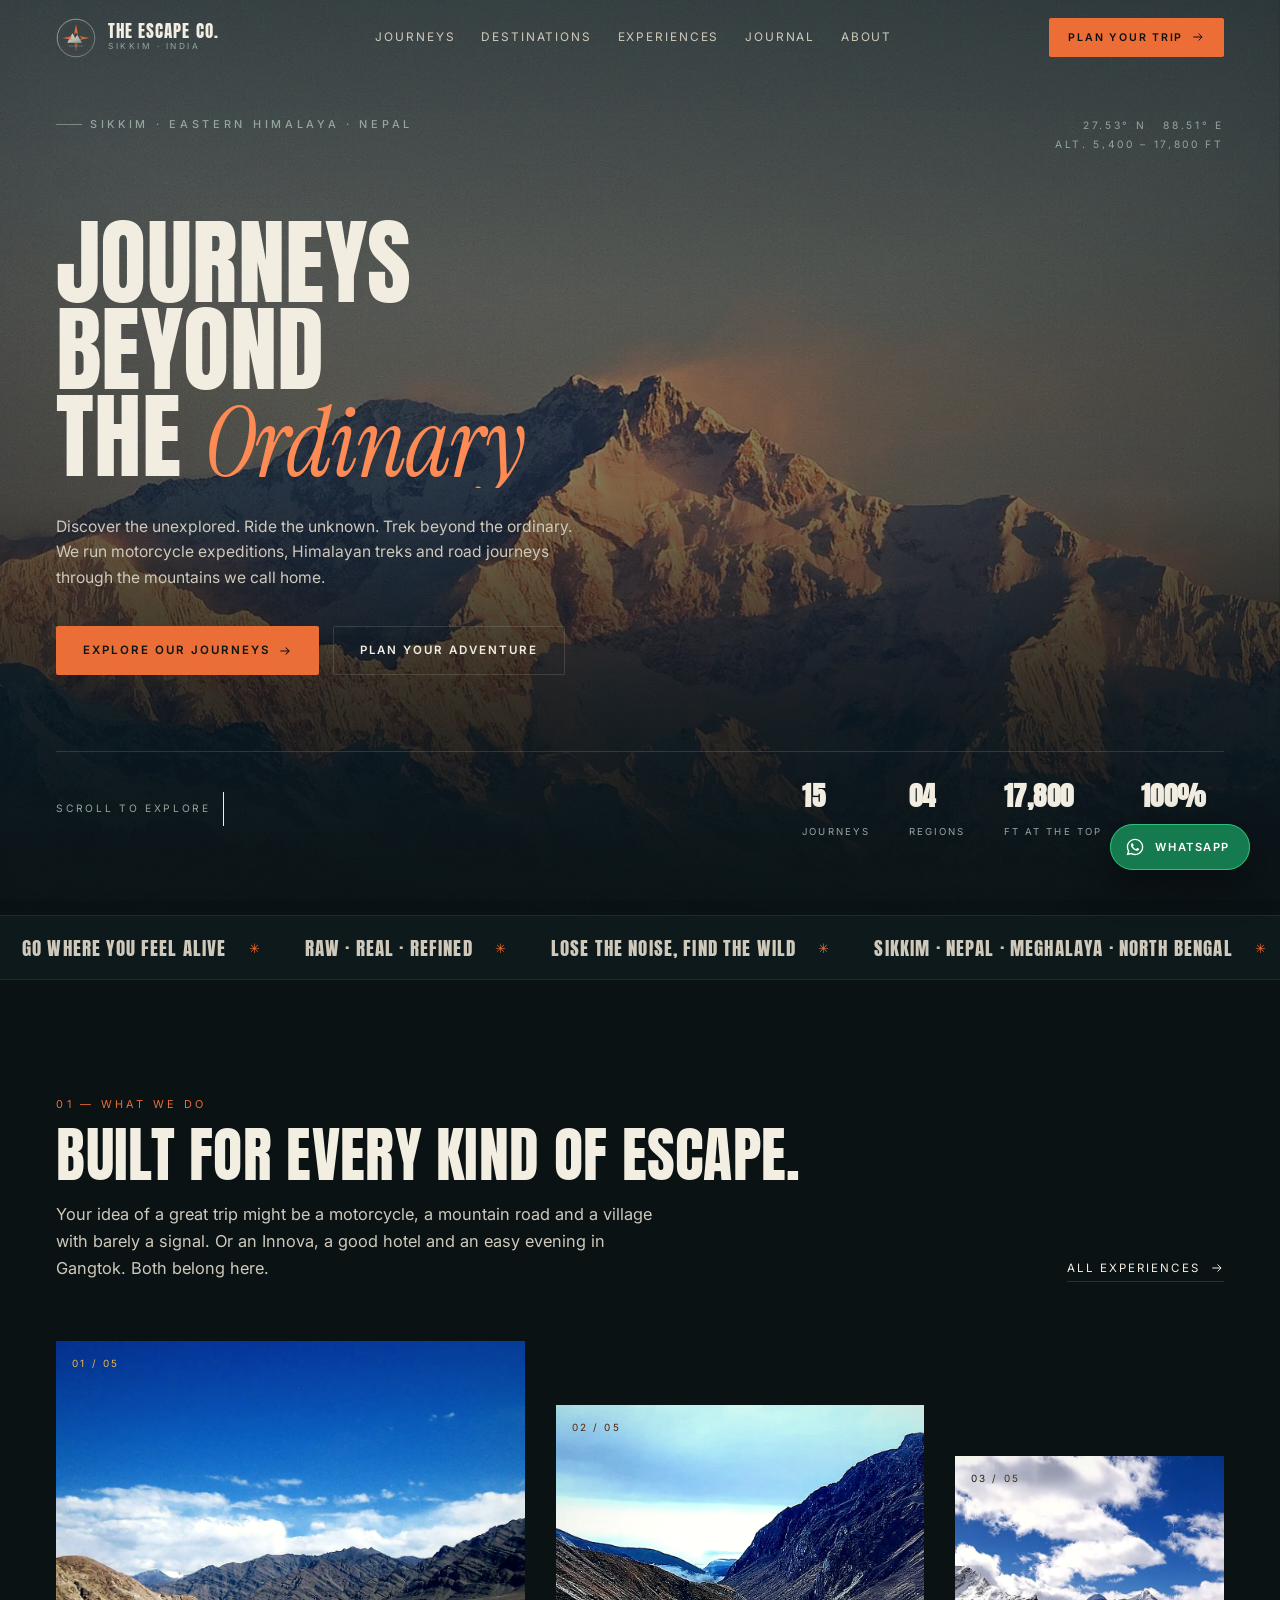
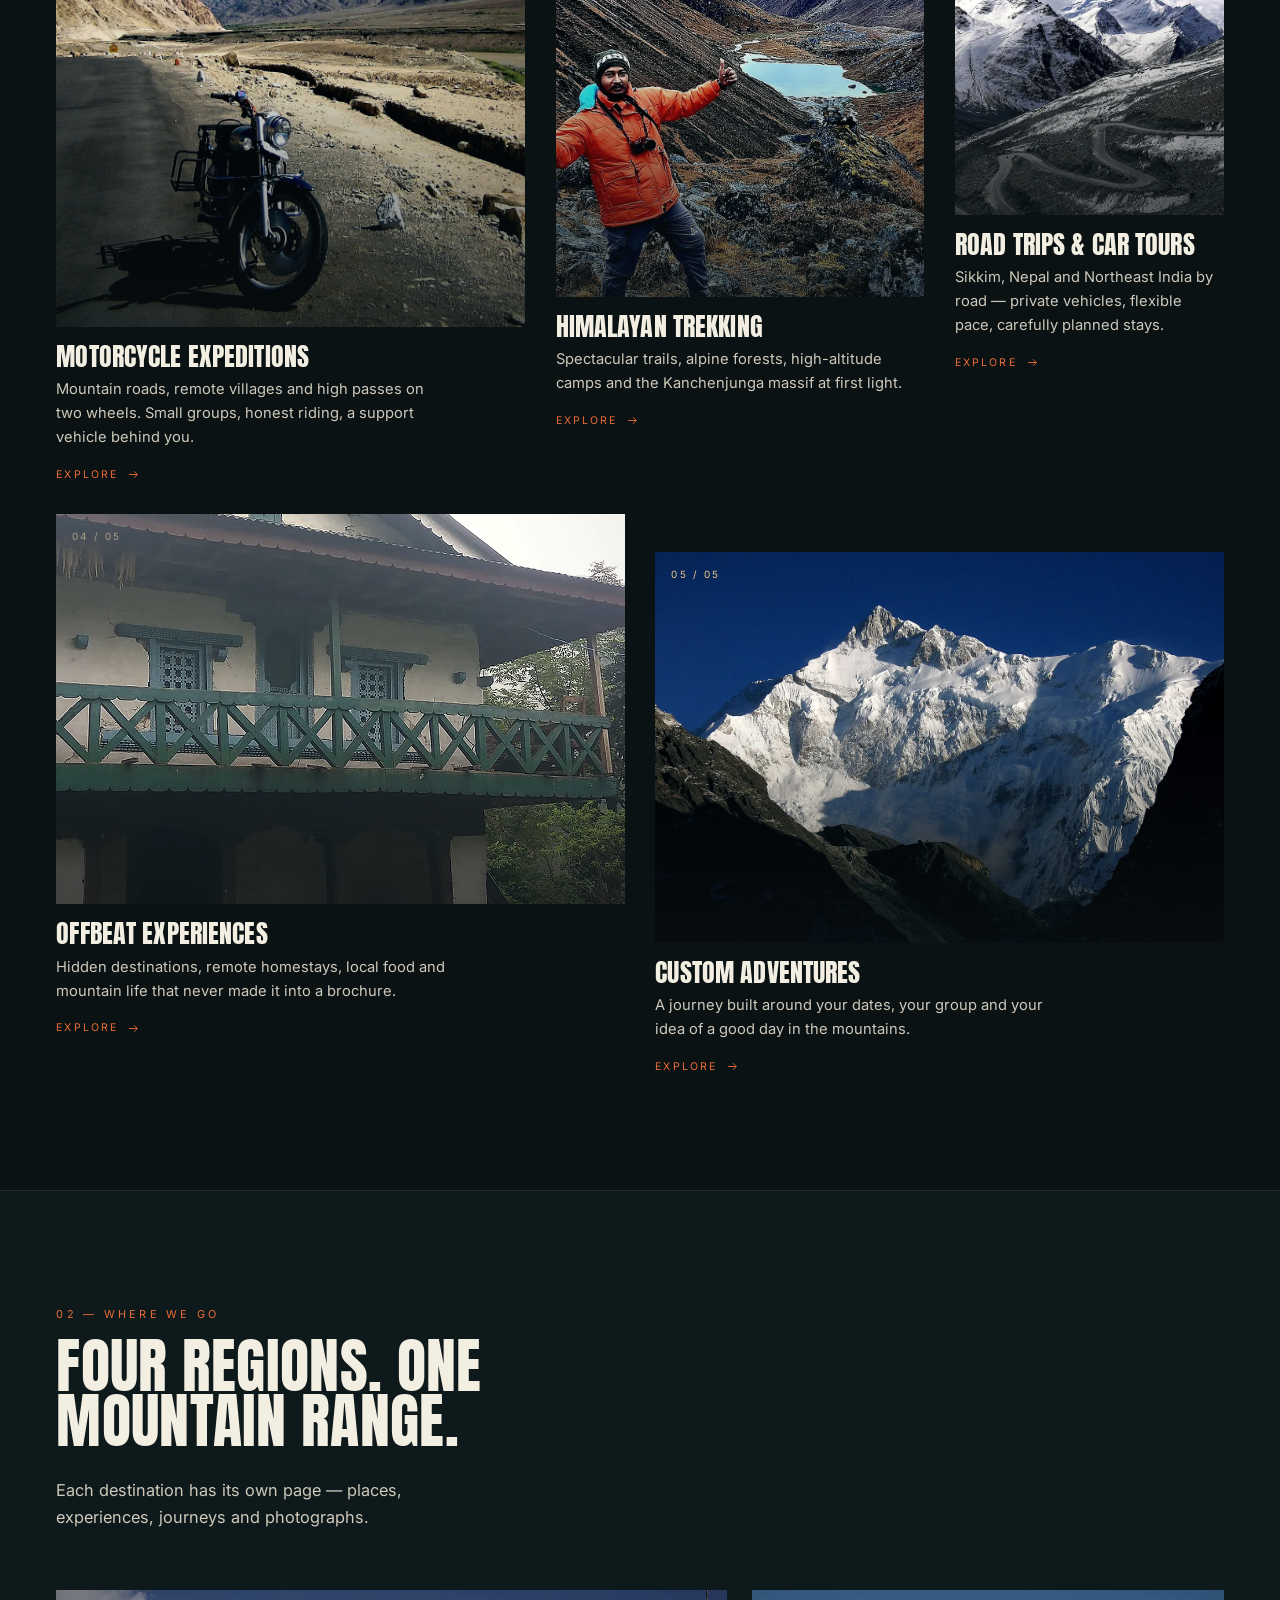
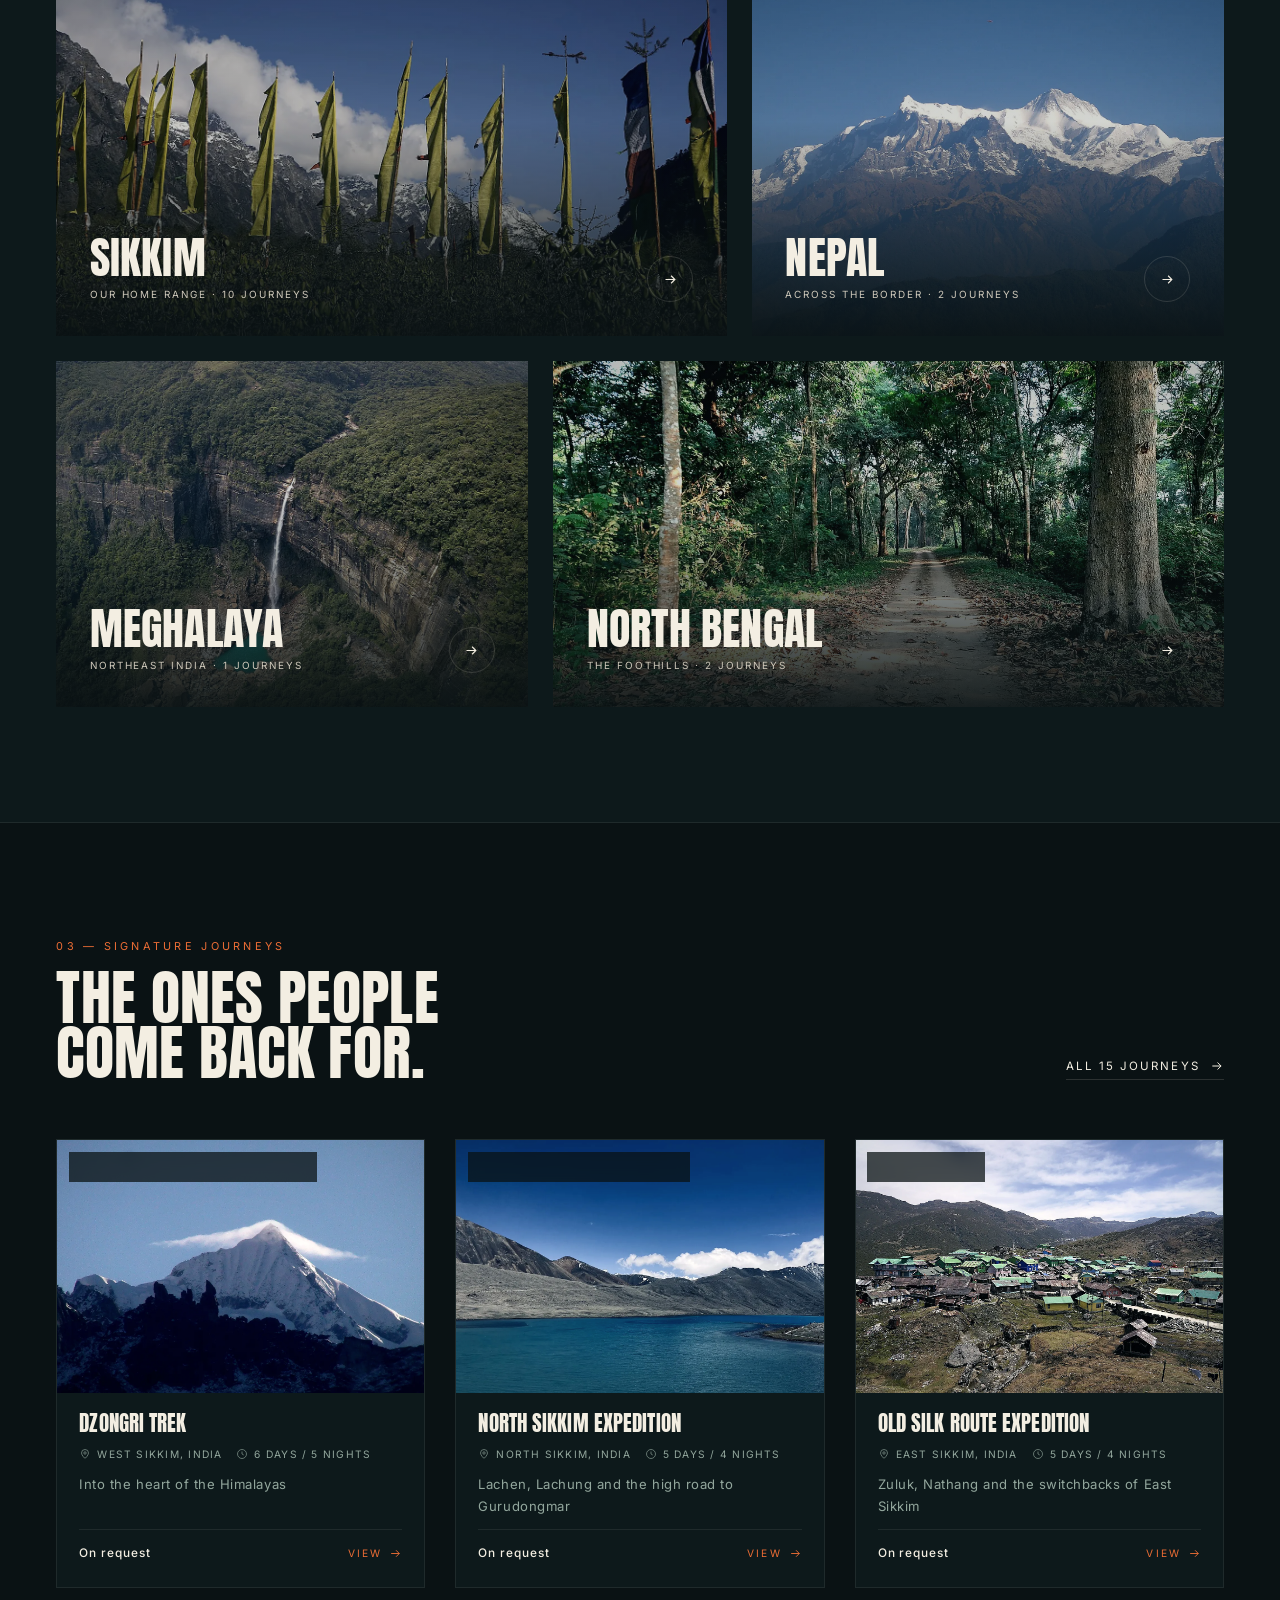
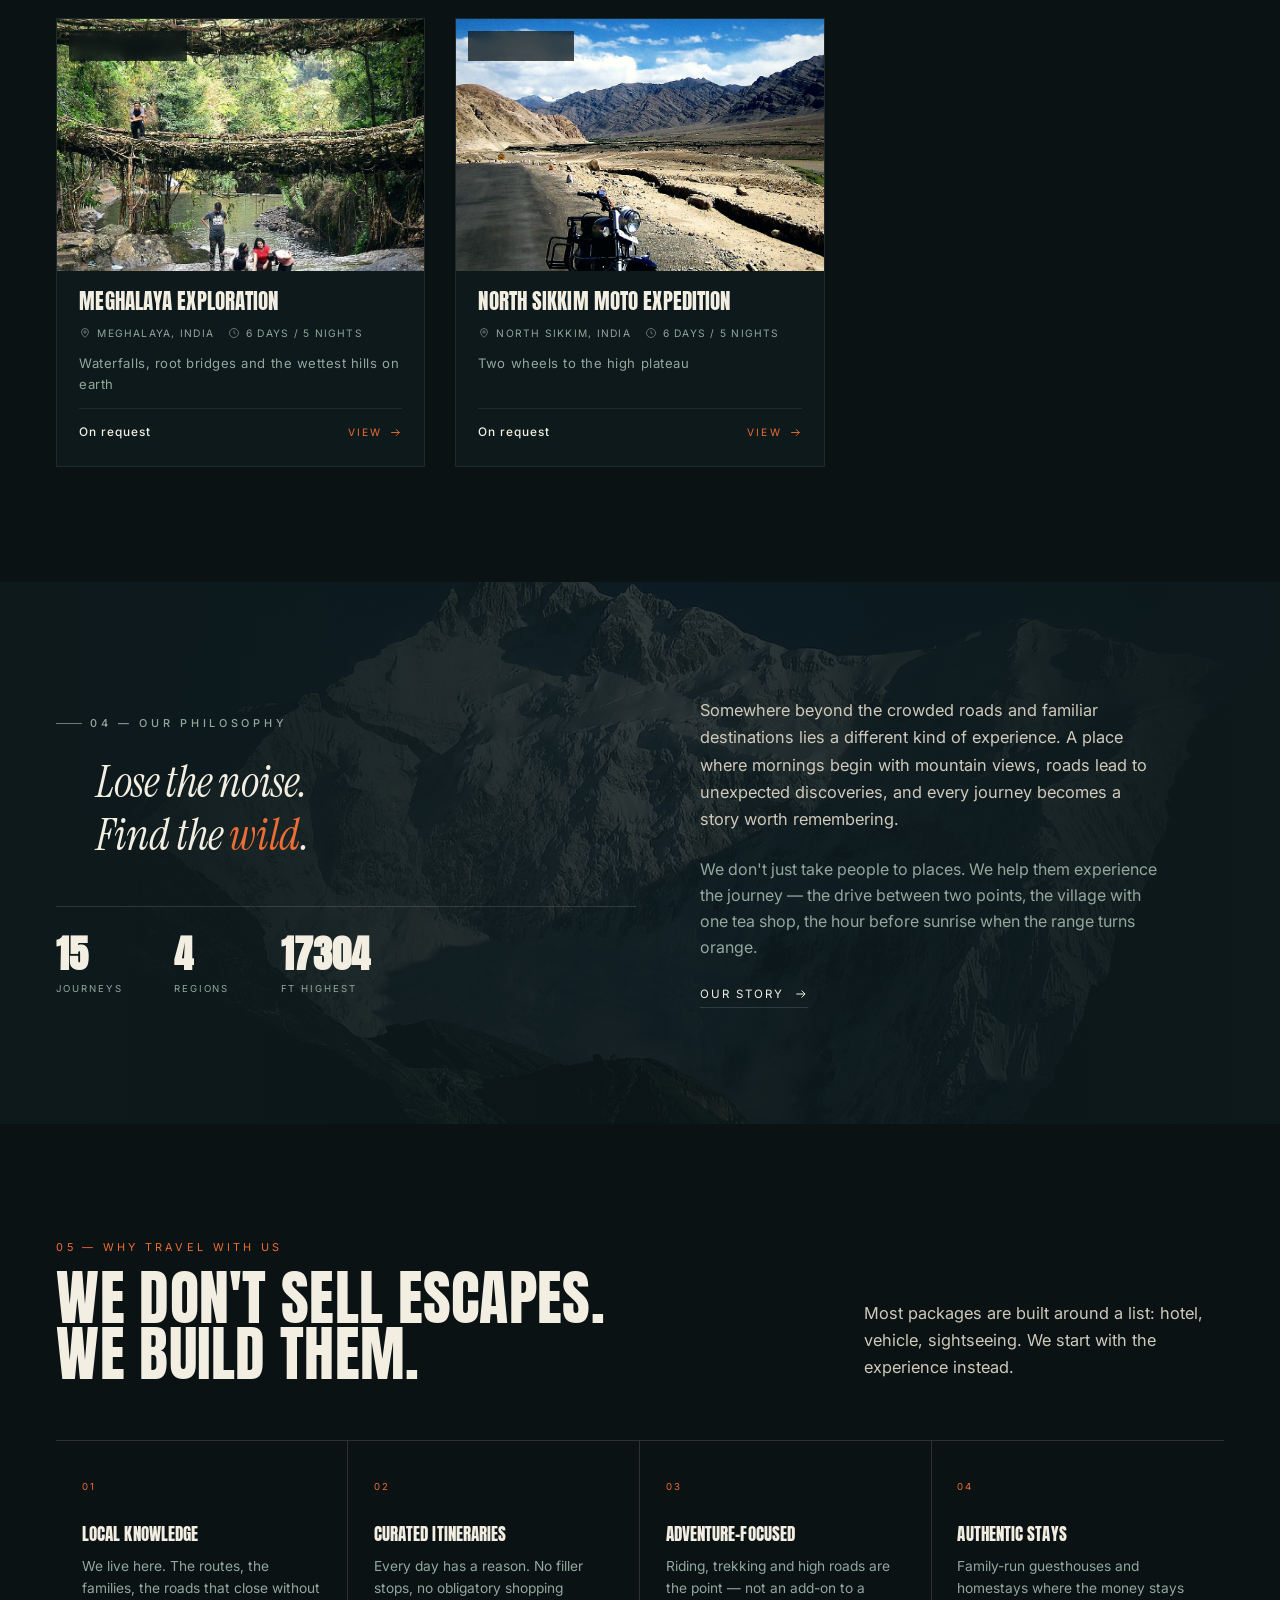
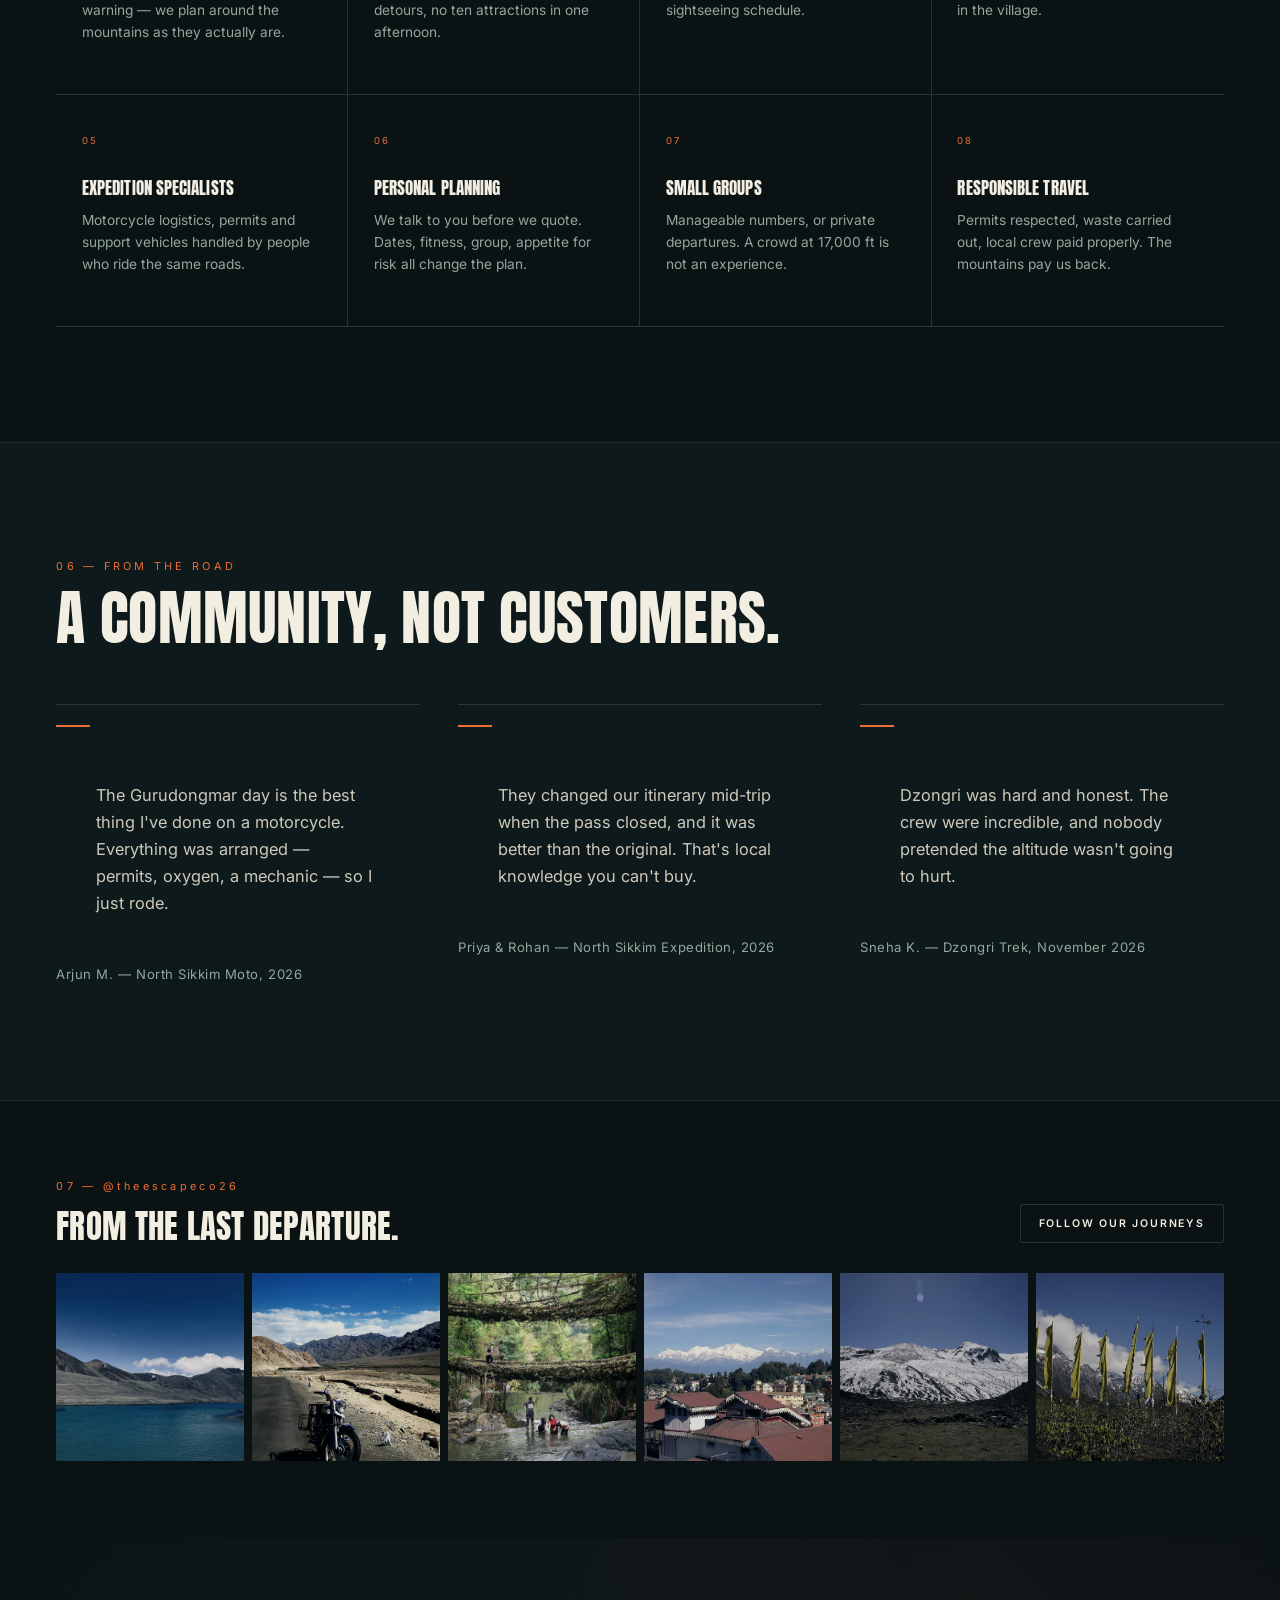
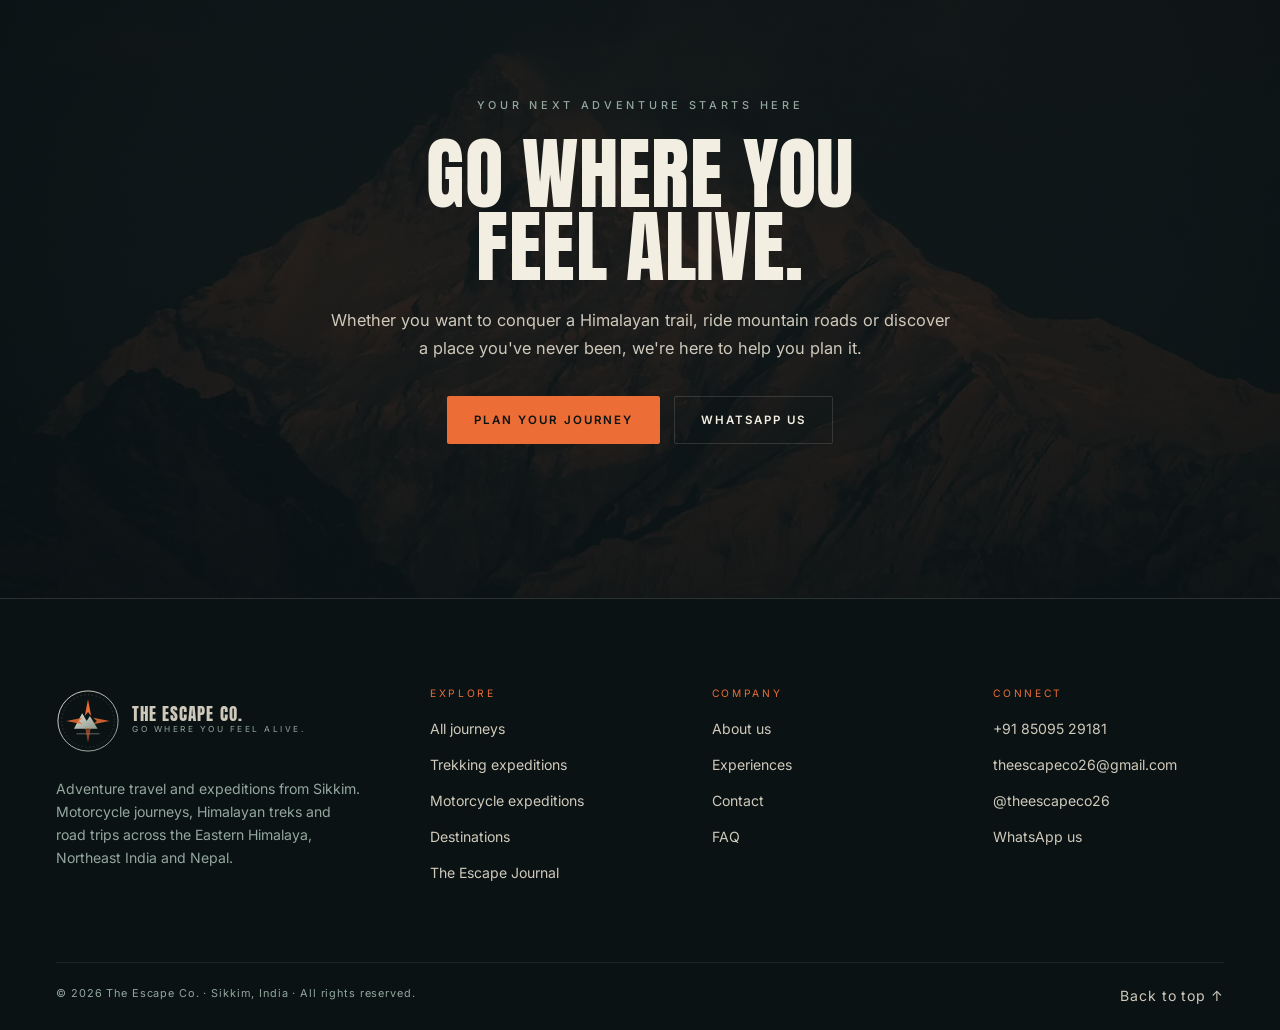
==== commit c8168025: "Point canonicals, sitemap and robots at the live Pages URL Also note the live URL and repo in the RE" ====
--- a/index.html
+++ b/index.html
@@ -6,7 +6,7 @@
 <script>document.documentElement.classList.add("js");</script>
 <title>The Escape Co. — Himalayan Expeditions, Treks & Motorcycle Journeys | Sikkim</title>
 <meta name="description" content="The Escape Co. is an adventure travel company in Sikkim, India. Motorcycle expeditions, Himalayan treks and road trips across Sikkim, North Bengal, Nepal and Meghalaya. Journeys beyond the ordinary.">
-<link rel="canonical" href="https://theescapeco.in/">
+<link rel="canonical" href="https://reynascodes.github.io/the-escape-co/">
 <meta name="theme-color" content="#0a1214">
 <meta property="og:type" content="website">
 <meta property="og:title" content="The Escape Co. — Journeys Beyond the Ordinary">
